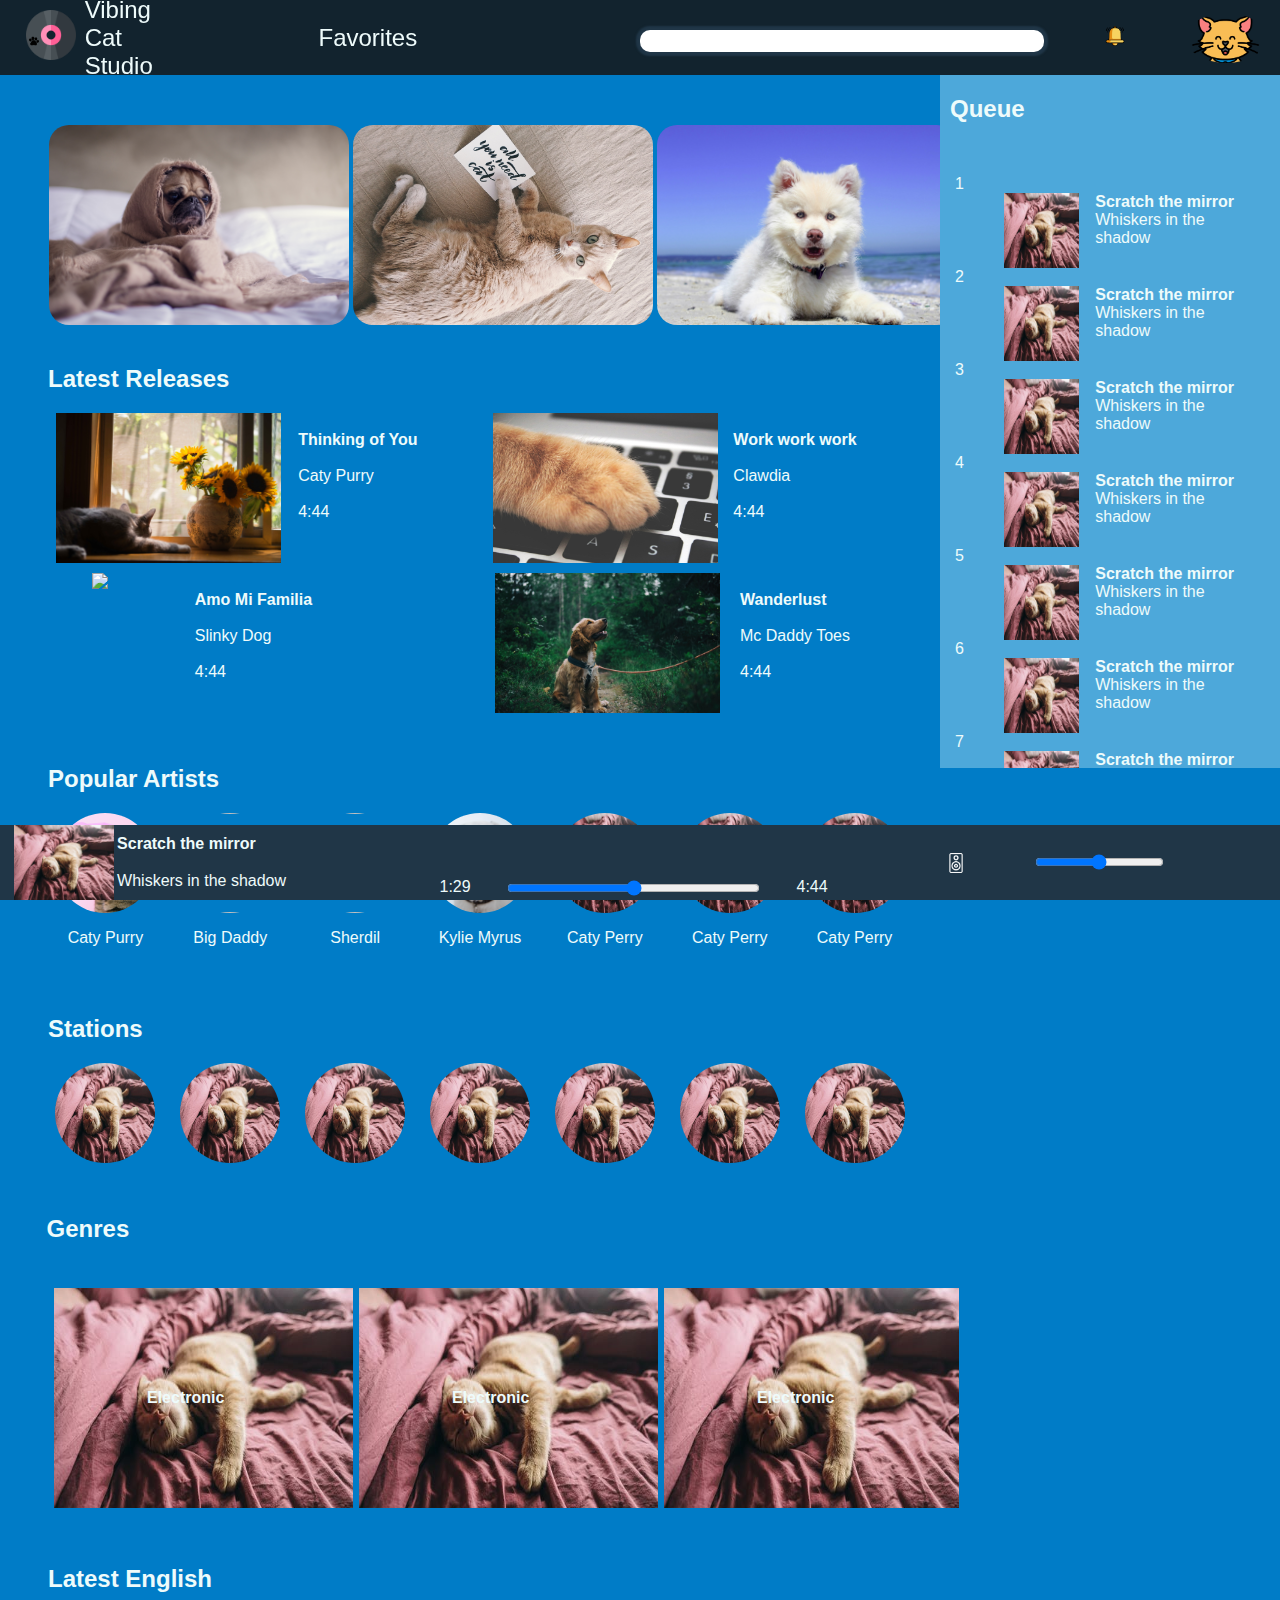
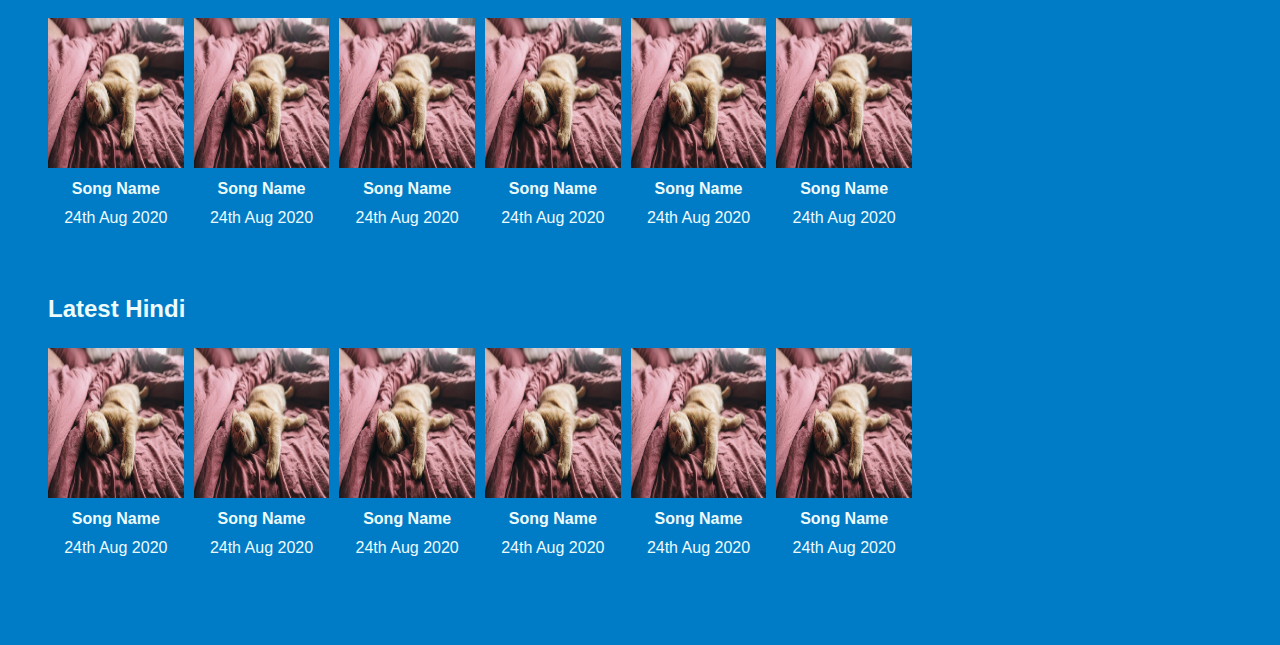
==== index.html @ b1caf1e7 "file: reduced size of images and added some images" ====
<!DOCTYPE html>
<html>
<head>
	<title>Vibes</title>
	<link rel="stylesheet" type="text/css" href="style.css">
	<meta name="viewport" content ="width = device-width, initial-scale = 1.0">
	<script src="https://kit.fontawesome.com/f6ad0f96e7.js" crossorigin="anonymous"></script>
</head>
<body>
	<header>
		<div id="logo">
			<a href="index.html">
				<img src="resources/cd.png" id="disc">
				<img src="resources/pawprint.png" id="paw">
				<img src="resources/musical-note.png" id="musical-note">
			</a>
			
		</div>
		<div id="logo-text">
			Vibing Cat Studio
		</div>
		<div id="favorites">
			Favorites
		</div>
		<div id="right-side-header">
			<div id="search">
				<input type="text" name="">
			</div>
			<div id="notification">
				<img src="resources/bell.png">
			</div>
			<div id="profile">
				<img src="resources/cat.png">
			</div>
		</div>
	</header>
	<main>
		<section id="content">
			<div id="card-wrapper" >
				<div id="card-layout-main" class="horizontal-scroll-wrapper">
					<img src="resources/cold.jpg">
					<img src="resources/all-you-need-is-cat.jpg">
					<img src="resources/cloudy-with-a-chance.jpg">
					<img src="resources/sneak.jpg">
					<img src="resources/dark.jpg">
					<img src="resources/love-thy-enemy.jpg">
				</div>
			</div>
			<div id="latest-releases-wrapper">
				<h2>Latest Releases</h2>
				<div id="latest-releases">
					<div class="latest-song-released">
						<img src="resources/waiting-on-u.jpg">
						<div class="latest-song-info">
							<br>
							<h4>Thinking of You</h4>
							<br>
							<p>Caty Purry</p>
							<br>
							<p>4:44</p>
						</div>
						<div class="dropdown">
							<button class="drop-button">
								<i class="fas fa-ellipsis-h"></i>
							</button>
							<div class="dropdown-content">
								<a href="#"><i class="fas fa-play"></i> Play Now</a>
								<a href="#"><i class="fas fa-plus"></i> Add to Queue</a>
								<a href="#"><i class="fas fa-heart"></i> Add to Favorites</a>
								<a href="#"><i class="fas fa-info-circle"></i> Info</a>
							</div>
						</div>
					</div>
					<div class="latest-song-released">
						<img src="resources/work.jpg">
						<div class="latest-song-info">
							<br>
							<h4>Work work work</h4>
							<br>
							<p>Clawdia</p>
							<br>
							<p>4:44</p>
						</div>
						<div class="dropdown">
							<button class="drop-button">
								<i class="fas fa-ellipsis-h"></i>
							</button>
							<div class="dropdown-content">
								<a href="#"><i class="fas fa-play"></i> Play Now</a>
								<a href="#"><i class="fas fa-plus"></i> Add to Queue</a>
								<a href="#"><i class="fas fa-heart"></i> Add to Favorites</a>
								<a href="#"><i class="fas fa-info-circle"></i> Info</a>
							</div>
						</div>
					</div>
					<div class="latest-song-released">
						<img src="resources/la-familia.jpg">
						<div class="latest-song-info">
							<br>
							<h4>Amo Mi Familia</h4>
							<br>
							<p>Slinky Dog</p>
							<br>
							<p>4:44</p>
						</div>
						<div class="dropdown">
							<button class="drop-button">
								<i class="fas fa-ellipsis-h"></i>
							</button>
							<div class="dropdown-content">
								<a href="#"><i class="fas fa-play"></i> Play Now</a>
								<a href="#"><i class="fas fa-plus"></i> Add to Queue</a>
								<a href="#"><i class="fas fa-heart"></i> Add to Favorites</a>
								<a href="#"><i class="fas fa-info-circle"></i> Info</a>
							</div>
						</div>
					</div>
					<div class="latest-song-released">
						<img src="resources/wanderlust.jpg">
						<div class="latest-song-info">
							<br>
							<h4>Wanderlust</h4>
							<br>
							<p>Mc Daddy Toes</p>
							<br>
							<p>4:44</p>
						</div>
						<div class="dropdown">
							<button class="drop-button">
								<i class="fas fa-ellipsis-h"></i>
							</button>
							<div class="dropdown-content">
								<a href="#"><i class="fas fa-play"></i> Play Now</a>
								<a href="#"><i class="fas fa-plus"></i> Add to Queue</a>
								<a href="#"> Add to Favorites</a>
								<a href="#"><i class="fas fa-info-circle"></i> Info</a>
							</div>
						</div>
					</div>
					
				</div>
			</div>
			<div id="popular-artists-wrapper">
				<h2>Popular Artists</h2>
				<div id="popular-artists">
					<div class="artist">
						<img src="resources/caty-purry.jpg">
						<p>Caty Purry</p>
						<div class="artist-hover-button">
							<i class="fas fa-play"></i>
						</div>
					</div>
					<div class="artist">
						<img src="resources/big-daddy.jpg">
						<p>Big Daddy</p>
						<div class="artist-hover-button">
							<i class="fas fa-play"></i>
						</div>
					</div>
					<div class="artist">
						<img src="resources/sherdil.jpg">
						<p>Sherdil</p>
						<div class="artist-hover-button">
							<i class="fas fa-play"></i>
						</div>
					</div>
					<div class="artist">
						<img src="resources/kylie-myrus.jpg">
						<p>Kylie Myrus</p>
						<div class="artist-hover-button">
							<i class="fas fa-play"></i>
						</div>
					</div>
					<div class="artist">
						<img src="resources/caty-perry-asleep.jpeg">
						<p>Caty Perry</p>
						<div class="artist-hover-button">
							<i class="fas fa-play"></i>
						</div>
					</div>
					<div class="artist">
						<img src="resources/caty-perry-asleep.jpeg">
						<p>Caty Perry</p>
						<div class="artist-hover-button">
							<i class="fas fa-play"></i>
						</div>
					</div>
					<div class="artist">
						<img src="resources/caty-perry-asleep.jpeg">
						<p>Caty Perry</p>
						<div class="artist-hover-button">
							<i class="fas fa-play"></i>
						</div>
					</div>
					
					
				</div>
				
			</div>
			<div id="stations-external-wrapper">
				<h2>Stations</h2>
				<div id="stations-wrapper">
					<div class="station">
						<img src="resources/caty-perry-asleep.jpeg">
					</div>
					<div class="station">
						<img src="resources/caty-perry-asleep.jpeg">
					</div>
					<div class="station">
						<img src="resources/caty-perry-asleep.jpeg">
					</div>
					<div class="station">
						<img src="resources/caty-perry-asleep.jpeg">
					</div>
					<div class="station">
						<img src="resources/caty-perry-asleep.jpeg">
					</div>
					<div class="station">
						<img src="resources/caty-perry-asleep.jpeg">
					</div>
					<div class="station">
						<img src="resources/caty-perry-asleep.jpeg">
					</div>

				</div>
			</div>

			<div id="music-type-external-wrapper">
				<h2>Genres</h2>
				<div id="music-type-internal-wrapper" class="horizontal-scroll-wrapper">
					<div class="music-type">
						<img src="resources/caty-perry-asleep.jpeg">
						<h4>Electronic</h4>
					</div>
					<div class="music-type">
						<img src="resources/caty-perry-asleep.jpeg">
						<h4>Electronic</h4>
					</div>
					<div class="music-type">
						<img src="resources/caty-perry-asleep.jpeg">
						<h4>Electronic</h4>
					</div>
					<div class="music-type">
						<img src="resources/caty-perry-asleep.jpeg">
						<h4>Electronic</h4>
					</div>
					<div class="music-type">
						<img src="resources/caty-perry-asleep.jpeg">
						<h4>Electronic</h4>
					</div>
					<div class="music-type">
						<img src="resources/caty-perry-asleep.jpeg">
						<h4>Electronic</h4>
					</div>
				</div>
			</div>
			<div id="latest-english-wrapper">
				<h2>Latest English</h2>
				<div class="latest-songs-wrapper">
					<div class="latest-song">
						<img src="resources/caty-perry-asleep.jpeg">
						<h4>Song Name</h4>
						<p>24th Aug 2020</p>
					</div>
					<div class="latest-song">
						<img src="resources/caty-perry-asleep.jpeg">
						<h4>Song Name</h4>
						<p>24th Aug 2020</p>
					</div>
					<div class="latest-song">
						<img src="resources/caty-perry-asleep.jpeg">
						<h4>Song Name</h4>
						<p>24th Aug 2020</p>
					</div>
					<div class="latest-song">
						<img src="resources/caty-perry-asleep.jpeg">
						<h4>Song Name</h4>
						<p>24th Aug 2020</p>
					</div>
					<div class="latest-song">
						<img src="resources/caty-perry-asleep.jpeg">
						<h4>Song Name</h4>
						<p>24th Aug 2020</p>
					</div>
					<div class="latest-song">
						<img src="resources/caty-perry-asleep.jpeg">
						<h4>Song Name</h4>
						<p>24th Aug 2020</p>
					</div>
					
					
					
					
				</div>
			</div>
			<div id="latest-hindi-wrapper">
				<h2>Latest Hindi</h2>
				<div class="latest-songs-wrapper">
					<div class="latest-song">
						<img src="resources/caty-perry-asleep.jpeg">
						<h4>Song Name</h4>
						<p>24th Aug 2020</p>
					</div>
					<div class="latest-song">
						<img src="resources/caty-perry-asleep.jpeg">
						<h4>Song Name</h4>
						<p>24th Aug 2020</p>
					</div>
					<div class="latest-song">
						<img src="resources/caty-perry-asleep.jpeg">
						<h4>Song Name</h4>
						<p>24th Aug 2020</p>
					</div>
					<div class="latest-song">
						<img src="resources/caty-perry-asleep.jpeg">
						<h4>Song Name</h4>
						<p>24th Aug 2020</p>
					</div>
					<div class="latest-song">
						<img src="resources/caty-perry-asleep.jpeg">
						<h4>Song Name</h4>
						<p>24th Aug 2020</p>
					</div>
					<div class="latest-song">
						<img src="resources/caty-perry-asleep.jpeg">
						<h4>Song Name</h4>
						<p>24th Aug 2020</p>
					</div>
					
					
					
				</div>
			</div>
		</section>
		<section id="queue">
			<div>
				<h2>Queue</h2>
				<div class="dropdown">
					<button class="drop-button">
						<i class="fas fa-chevron-circle-down"></i>
					</button>
					<div class="dropdown-content">
						<a href="playlist.html">Playlist</a>
						<a href="#">Favorite Songs</a>
					</div>
				</div>
			</div>
			<ol id="songs-queue-wrapper" class="custom-counter">
				<li>
					<div class="song-in-queue">
						<div class="bar-wrapper">
							<div class ="bar bar-one"></div>
							<div class ="bar bar-two"></div>
							<div class ="bar bar-three"></div>
						</div>
						<img src="resources/caty-perry-asleep.jpeg">
						<div class="song-info-container">
							<h4>Scratch the mirror</h4>
							<p>Whiskers in the shadow</p>
						</div>
						<i class="far fa-heart"></i>
					</div>
				</li>
				<li>
					<div class="song-in-queue">
						<div class="bar-wrapper not-playing">
							<div class ="bar bar-one"></div>
							<div class ="bar bar-two"></div>
							<div class ="bar bar-three"></div>
						</div>
						<img src="resources/caty-perry-asleep.jpeg">
						<div class="song-info-container">
							<h4>Scratch the mirror</h4>
							<p>Whiskers in the shadow</p>
						</div>
						<i class="far fa-heart"></i>
					</div>
				</li>
				<li>
					<div class="song-in-queue">
						<div class="bar-wrapper not-playing">
							<div class ="bar bar-one"></div>
							<div class ="bar bar-two"></div>
							<div class ="bar bar-three"></div>
						</div>
						<img src="resources/caty-perry-asleep.jpeg">
						<div class="song-info-container">
							<h4>Scratch the mirror</h4>
							<p>Whiskers in the shadow</p>
						</div>
						<i class="far fa-heart"></i>
					</div>
				</li>
				<li>
					<div class="song-in-queue">
						<div class="bar-wrapper not-playing">
							<div class ="bar bar-one"></div>
							<div class ="bar bar-two"></div>
							<div class ="bar bar-three"></div>
						</div>
						<img src="resources/caty-perry-asleep.jpeg">
						<div class="song-info-container">
							<h4>Scratch the mirror</h4>
							<p>Whiskers in the shadow</p>
						</div>
						<i class="far fa-heart"></i>
					</div>
				</li>
				<li>
					<div class="song-in-queue">
						<div class="bar-wrapper not-playing">
							<div class ="bar bar-one"></div>
							<div class ="bar bar-two"></div>
							<div class ="bar bar-three"></div>
						</div>
						<img src="resources/caty-perry-asleep.jpeg">
						<div class="song-info-container">
							<h4>Scratch the mirror</h4>
							<p>Whiskers in the shadow</p>
						</div>
						<i class="far fa-heart"></i>
					</div>
				</li>
				<li>
					<div class="song-in-queue">
						<div class="bar-wrapper not-playing">
							<div class ="bar bar-one"></div>
							<div class ="bar bar-two"></div>
							<div class ="bar bar-three"></div>
						</div>
						<img src="resources/caty-perry-asleep.jpeg">
						<div class="song-info-container">
							<h4>Scratch the mirror</h4>
							<p>Whiskers in the shadow</p>
						</div>
						<i class="far fa-heart"></i>
					</div>
				</li>
				<li>
					<div class="song-in-queue">
						<div class="bar-wrapper not-playing">
							<div class ="bar bar-one"></div>
							<div class ="bar bar-two"></div>
							<div class ="bar bar-three"></div>
						</div>
						<img src="resources/caty-perry-asleep.jpeg">
						<div class="song-info-container">
							<h4>Scratch the mirror</h4>
							<p>Whiskers in the shadow</p>
						</div>
						<i class="far fa-heart"></i>
					</div>
				</li>
				<li>
					<div class="song-in-queue">
						<div class="bar-wrapper not-playing">
							<div class ="bar bar-one"></div>
							<div class ="bar bar-two"></div>
							<div class ="bar bar-three"></div>
						</div>
						<img src="resources/caty-perry-asleep.jpeg">
						<div class="song-info-container">
							<h4>Scratch the mirror</h4>
							<p>Whiskers in the shadow</p>
						</div>
						<i class="far fa-heart"></i>
					</div>
				</li>
				
			</ol>
		</section>

	</main>
	<footer id="player">
		<div id="player-left" class="equal-width">
			<div id="player-song-info">
				<img src="resources/caty-perry-asleep.jpeg">
				<table>
					<tr><td><h4>Scratch the mirror</h4></td></tr>
					<tr><td><p>Whiskers in the shadow</p></td></tr>
				</table>
				
				
			</div>
			<i class="far fa-heart"></i>
			<i class="fas fa-ban"></i>
		</div>
		<div id="player-center" class="equal-width"> 

			<div id="player-center-top">
				<div id="player-center-song-info">
					<h4>Scratch the mirror</h4>
				</div>
				<div id="controls">
					<i class="fas fa-random"></i>
					<i class="fas fa-step-backward"></i>
					<i class="far fa-pause-circle"></i>
					<i class="fas fa-step-forward"></i>
					<i class="fas fa-sync"></i>
				</div>
			</div>
			<div class="slidecontainer">
				<p>1:29</p>
				<input type="range" class="slider">
				<p>4:44</p>
			</div>
		</div>
		<div id="player-right" class="equal-width">
			<!-- 
			
			-->
			<i class="fas fa-stream"></i>
			<img src="resources/speaker.png">
			
			<div class="slidecontainer">
				<i class="fas fa-volume-up"></i>
				<input type="range" min="1" max="100" value="50" class="slider" id="myRange">
			</div>
			<i class="fas fa-expand-alt"></i>
		</div>
	</footer>
	<!-- <div>Icons made by <a href="https://www.flaticon.com/authors/pixel-perfect" title="Pixel perfect">Pixel perfect</a> from <a href="https://www.flaticon.com/" title="Flaticon">www.flaticon.com</a></div>
		<div>Icons made by <a href="https://www.freepik.com" title="Freepik">Freepik</a> from <a href="https://www.flaticon.com/" title="Flaticon">www.flaticon.com</a></div>-->
	</body>
	</html>
---- style.css ----
:root {
	--headerColor:#12232e;
	--mainColor: #007cc7;
	--textColor: #eefbfb;
	--playerColor:#203647;
	--queueColor:#4da8da;
}
a{
	text-decoration: none;
	color: white;
}
body {
	margin: 0px;
	font-family: sans-serif;
	/* following removes scrollbar from the mentioned browsers as per w3schools */
	-ms-overflow-style: none;  /* IE and Edge */
	scrollbar-width: none; /* firefox */
	background-color: var(--mainColor);
	color: var(--textColor);

}
/* remove scrollbar form chrome */
body::-webkit-scrollbar { 
	display: none; 
}

/* header classes and vars */
header{
	position: fixed;
	z-index: 2;
	width: 100%;
	height: 75px;
	display: flex;
	align-items: center;
	background-color: var(--headerColor) ; 
	justify-content: space-between;
	font-size: 1.5rem;
	color: var(--textColor);
}
/* logo */
#logo{
	height: auto;
	width: auto;
	display: inline-block;
	margin-left: 2%;
}
#disc{
	height: 50px;
	width: 50px;
	animation: rotate 2s linear infinite normal;
}
/* rotating disc animation */
@keyframes rotate{
	0%{
		transform: rotateZ(0deg);
	}
	100%{
		transform: rotateZ(-359deg);
	}
}
#paw{
	height: 10px;
	width: 10px;
	margin-left: -80%;
	margin-bottom: 20%;
	animation: move-up-down 0.5s linear infinite alternate;
}

/* scratching paw animation on disc */
@keyframes move-up-down{
	0%{
		transform: translateY(3px);

	}
	100%{
		transform: translateY(-3px);
	}
}
#musical-note{
	height: 50px;
	width: auto;
	padding-left: 20%;
	display: none;
	animation: back-and-forth 1s linear infinite alternate;
}
/* moving musical note animation only visible for smaller screens */
@keyframes back-and-forth{
	0%{
		transform: rotateZ(0deg);
	}
	100%{
		transform: rotateZ(15deg);
	}
}
/* logo text */
#logo-text{
	display: inline-block;
	height: auto;
	width: 75px;
	margin-left: -13%;
}

/* right part of header */
#right-side-header{
	padding-left: 5%;
	width: 50vw;
	display: flex;
	align-items: center;
	justify-content: space-between;
}
#search{
	display: inline-block;
}
#search input{
	border-radius: 10px;
	box-shadow: 0px 0px 2px 4px var(--playerColor);
	height: 20px;
	width: 400px;
	border:none;
}
#favorites{
	display: inline-block;
}
#notification img{
	height: 20px;
	width: auto;
}
#notification img:hover{
	animation: back-and-forth 0.3s linear infinite alternate;
}
#profile{
	display: flex;
	height: inherit;
	width: auto;
	align-items: center;
	margin-right: 2%;
}
#profile>img{
	height: 50px;
	width: auto;
	border-radius: 50%;
}

/* header part complete till here */
/* main content */
main{
	padding-top: 75px;
}
#content{
	width: 75vw;
	padding-top: 20px;
	display: inline-block;
	float: left;
}

#card-wrapper{
	width:95%;
	height: 250px;
	margin-left: 2%;
	
}
#card-layout-main{
	width: 250px;
	height: 910px;
	margin-left: -220px;
}
#card-layout-main img{
	border-radius: 20px;
	width: 300px;
	height: 200px;
	margin-top: 300px;
	margin-bottom: -200px;
	margin-left: -80px;
	
}
/*zoom with shadow on hover */
#card-layout-main img:hover{
	width: 400px;
	height: 240px;
	margin-top: 420px;
	margin-bottom: -240px;
	margin-left: -155px;
	box-shadow: 0px 0px 3px 4px var(--queueColor);
}
/* common classes for horizontal scrolling */
.horizontal-scroll-wrapper{
	
	
	overflow-y: auto;
	overflow-x: hidden;
	transform: rotate(-90deg) ;
	transform-origin: right top;
	/*note: might need to add some padding top wherever horizontal scroll wrapper is used*/
	/*padding-top: 100px;*/
	-ms-overflow-style: none;  /* IE and Edge */
	scrollbar-width: none; /* firefox */
}
.horizontal-scroll-wrapper::-webkit-scrollbar{
	display: none;
}
.horizontal-scroll-wrapper > img{
	/* always intialize following values when using horizontal scroll wrapper with images or just use given default values*/
	/*width: 200px;
	height: 200px;
	border-radius: 50%;
	margin-top: 200px; keep this equal to width
	margin-bottom: -200px; keep this in negative preferrably -1*marginTop
	*/
	transform: rotate(90deg);
	transform-origin: right top;
	text-align: center;
}
/*end of common classes for horizontal scrolling */
/*start of latest releases section*/
#latest-releases-wrapper{
	margin-left:5%;
	width: 90%;
	height: 350px;
	
}
#latest-releases{
	display: grid;
	grid-template-columns: repeat(2, 1fr);
	grid-gap: 10px;
	width: 100%;
	height: 300px;
	overflow-y: scroll;
	overflow-x: hidden;
	-ms-overflow-style: none;  /* IE and Edge */
	scrollbar-width: none; /* firefox */
}

/* remove scrollbar form chrome */
#latest-releases::-webkit-scrollbar { 
	display: none; 
}
#latest-releases>div{
	height: 150px;
}
#latest-releases h2{
	display: inline-block;
	height: 20px;
}
.latest-song-released{
	display: flex;
	flex-wrap: nowrap;
	justify-content: space-around;
	align-items: flex-start;
} 
#latest-releases div>div>button{
	background-color: var(--mainColor);
}

#latest-releases div>div a:hover {
	background-color: var(--queueColor);
}
.latest-song-released img{
	height: 150px;
}
.latest-song-released h4{
	margin: 0px;
}
.latest-song-released p{
	margin: 0px;
}

/* end of latest releases section */

/* start of popular artists section */
#popular-artists-wrapper{
	margin-top: 50px;
	width: 90%;
	margin-left: 5%;
	height: 200px;
}
#popular-artists{
	height: 150px;
	width: 100%;
	display: grid;
	grid-template-columns: repeat(7, 1fr);
	grid-gap: 10px;
	overflow-x: hidden;
	overflow-y: scroll;
	-ms-overflow-style: none;  /* IE and Edge */
	scrollbar-width: none; /* firefox */
}
.artist-hover-button{
	opacity: 0;
	z-index: 1;
	top: 30%;
	position: absolute;
}
#popular-artists>div:hover img{
	opacity: 0.5;
	transition: opacity 1s;
}
#popular-artists>div:hover div{
	opacity: 1;
	transition: opacity 1s;
}
/* remove scrollbar form chrome */
#popular-artists::-webkit-scrollbar { 
	display: none; 
}
.artist{
	height: 150px;
	display: flex;
	flex-wrap: nowrap;
	align-items: center;
	flex-direction: column;
	justify-content: space-between;
	position: relative;
}
.artist img{
	height: 100px;
	width: 100px;
	border-radius: 50%;
}




/*end of popular artists section */

/*start of stations section*/
#stations-external-wrapper{
	width: 90%;
	margin-left: 5%;
	margin-top: 50px;
	height: 150px;
}
#stations-wrapper{
	height: 100px;
	display: grid;
	grid-template-columns: repeat(7,1fr);
	grid-gap: 10px;
	overflow-x: hidden;
	overflow-y: scroll;
	-ms-overflow-style: none;  /* IE and Edge */
	scrollbar-width: none; /* firefox */
}

/* remove scrollbar form chrome */
#stations-wrapper::-webkit-scrollbar { 
	display: none; 
}
.station{
	display: flex;
	justify-content: center;
	align-items: center;
}
.station>img{
	height: 100px;
	width: 100px;
	border-radius: 50%;
}

/*end of stations section*/
/*start of music types*/

#music-type-external-wrapper{
	width:95%;
	height: 250px;
	margin-left: 2%;
	margin-top: 50px;	
}
#music-type-external-wrapper >h2{
	margin-left: 3%;
}
#music-type-internal-wrapper{
	width: 250px;
	height: 910px;
	margin-left: -220px;

}
#music-type-internal-wrapper img{
	transform: rotate(90deg);
	width: 300px;
	height: 250px;
	margin-top: 24px;
	margin-left: -40px;
}
.music-type{
	height: 300px;
	width: 220px;
	overflow: hidden;
	margin: 5px;
}
.music-type h4{
	position: relative;
	top: -35%;
	transform: rotate(90deg);
}
#music-type-internal-wrapper div:hover img{
	width: 450px;
	height: 400px;
	margin-left: -60px;
	margin-top: -40px;
}
#music-type-internal-wrapper div:hover>h4{
	top: -64%;
}

/*end of music types*/
/*latest english start*/
#latest-english-wrapper{
	height: 280px;
	margin-left: 5%;
	margin-top: 100px;
	width: 90%;
}
/*the following classes are common for latest english as well as latest hindi section*/
.latest-songs-wrapper{
	height: 230px;
	display: grid;
	grid-template-columns: repeat(6,1fr);
	grid-gap: 10px;
	overflow-x: hidden;
	overflow-y: scroll;
	-ms-overflow-style: none;  /* IE and Edge */
	scrollbar-width: none; /* firefox */
}

/* remove scrollbar form chrome */
.latest-songs-wrapper::-webkit-scrollbar { 
	display: none; 
}
.latest-song{
	height: 220px;
	overflow: hidden;
	display: flex;
	flex-wrap: nowrap;
	flex-direction: column;
	justify-content: space-around;
	align-items: center;
}
.latest-song img{
	max-width: 100%;
	height: 150px;
}
.latest-song h4{
	margin: 0px;
}
.latest-song p{
	margin: 0px;
}
/*common classes end*/
/*latest english end*/
/* latest hindi start*/
#latest-hindi-wrapper{
	height: 200px;
	margin-left: 5%;
	margin-top: 50px;
	width: 90%;
	margin-bottom: 150px;
}
/* latest hindi end*/

/*scrollbar*/
#scroll-simulator {
	position: absolute;
	width: 0;
	top: 16%;
	left: 73%;
	border: 1px dashed #0096fa6b;
	height: 210%;
	color: var(--queueColor);
}
#scroll-simulator .scroll-traveller {
	position: sticky;
	top: 135px;
	z-index: 2;
}

#scroll-simulator i {
	transform: rotate(90deg);
	margin-top: -35px;
	display: block;
	color: var(--playerColor);
}
/*scrollbar end*/
/*start of queue section */
#queue{
	width: 25vw;
	float: left;
	padding-left: 10px;
	padding-right: 10px;
	background-color: var(--queueColor);
	right: 0px;
	height: 77vh;
	position: fixed;
	overflow-y: scroll;
	-ms-overflow-style: none;  /* IE and Edge */
	scrollbar-width: none; /* firefox */
}

/* remove scrollbar form chrome */
#queue::-webkit-scrollbar { 
	display: none; 
}

#queue>div{
	position: fixed;
	width: 25vw;
	z-index: 3;
	background-color: var(--queueColor);
}
#queue h2{
	display: inline;
	float: left;
}
/*some common classes for dropdowns*/
.dropdown{
	float: right;
	overflow: hidden;
}

.dropdown .drop-button{
	right: 0px;
	font-size: 16px;  
	border: none;
	outline: none;
	color: white;
	background-color: var(--queueColor);
	padding: 14px 16px;
	font-family: inherit;
	margin: 0;
}
.dropdown:hover .drop-button{
	background-color: var(--playerColor);
}

.dropdown-content{
	display: none;
	position: absolute;
	margin-left: -100px;
	background-color: var(--playerColor);
	min-width: 160px;
	box-shadow: 0px 8px 16px 0px rgba(0,0,0,0.2);
	z-index: 1;
}

.dropdown-content a{
	float: none;
	color: var(--textColor);
	padding: 12px 16px;
	text-decoration: none;
	display: block;
	text-align: left;
}

.dropdown-content a:hover{
	background-color: var(--mainColor);
}

.dropdown:hover .dropdown-content {
	display: block;
}
/*songs queue */
#songs-queue-wrapper{
	margin-top: 100px;
	margin-left: -35px;
}
/*some common classes*/
.custom-counter{
	list-style: none;
	counter-reset: my-counter;
}
.custom-counter li{
	counter-increment: my-counter;
}
.custom-counter li::before{
	content: counter(my-counter) " ";
}
/*song playing bar*/
.bar-wrapper{
	display: inline-block;
	overflow: hidden;
	height: 20px;
	width: 24px;
}
.bar{
	display: inline-block;
	width: 5px;
	background-color: var(--playerColor);
	position: relative;
}
.bar-one{
	animation: grow-shrink 0.5s linear infinite alternate;
}
.bar-two{
	animation: grow-shrink 0.7s linear infinite alternate;
}
.bar-three{
	animation: grow-shrink 1.1s linear infinite alternate;
}
.not-playing{
	opacity: 0;
}
/*song image*/

.song-in-queue{
	display: flex;
	flex-flow: row nowrap;
	justify-content: space-around;
	align-items: center;
}
.song-in-queue img{
	width: 75px;
	height: 75px;
}
.song-info-container{
	display: inline-block;
	height: 75px;
	width: 150px;
	overflow: hidden;
}
.song-info-container h4{
	display: inline;
}
.song-info-container p{
	display: inline;
}

@keyframes grow-shrink{
	0%{
		height: 20px;
		margin-top: 0px;
	}
	50%{
		margin-top: 10px;
		height: 10px;
	}
	100%{
		margin-top:0px;
		height: 20px;
	}
}
/* end of queue section */
/*start of player section*/
#player{
	width: 100%;
	height: 75px;
	position: fixed;
	background-color: var(--playerColor);
	display: block;
	bottom: 0px;
}
.equal-width{
	height: inherit;
	width: 33%;
	float: left;
}

#player-song-info{
	width: 80%;
	height: inherit;
	float: left;
	display: flex;
	flex-wrap: nowrap;
	overflow: hidden;
}
#player-song-info img{
	height: inherit;
	width: 100px;
}
#player-song-info table{
	height: inherit;
	overflow: hidden;
}
#player-song-info p,#player-song-info h4{
	margin: 0px;
}
#player-left{
	display: flex;
	justify-content: space-around;
	align-items: center;
}
#player-right{
	display: flex;
	justify-content: space-around;
	align-items: center;
}
#player-right img{
	width: 20px;
	height: 20px;
}
#player-center{
	
}
#player-center-top{
	width: 100%;
	height: 70%;
	
	display: flex;
	align-items: center;
	justify-content: space-around;
}
#player-center-song-info{
	display: none;
}
#controls{
	width: 60%;
	display: flex;
	align-items: center;
	justify-content: space-around;
	
}
#player-center .slidecontainer input{
	width: 60%;
	max-width: 500px;
}
#player-center .slidecontainer{
	display: flex;
	justify-content: space-around;
}
#player-center .slidecontainer p{
	margin: 0px;
	display: inline;
}
/*end of player section*/
/* changes for smaller screens */
@media only screen and (max-width: 1024px){
	#popular-artists{
		grid-template-columns: repeat(5, 1fr);
	}
	.artist img{
		margin-left: 20px;
	}
	#stations-wrapper{
		grid-template-columns: repeat(5,1fr);
	}
	.latest-songs-wrapper{
		grid-template-columns: repeat(5,1fr);
	}
	#logo-text{
		display: none;
	}
	.latest-song img{
		height: 150px;
		width: 150px;
	}
	#musical-note{
		display: inline-block;
		margin-left: -10%;
	}
	#paw{
		margin-left: -40%;
		margin-bottom: 10%;
	}
	#search input{
		width: 300px;
	}
	#card-layout-main{
		height: 605px ;
	}
	#music-type-internal-wrapper{
		height:605px;
	}
	.bar-wrapper{
		width: 0px;
	}
}
@media only screen and (max-width: 824px){
	#popular-artists{
		grid-template-columns: repeat(4, 1fr);
	}
	#latest-releases{
		grid-template-columns: repeat(1, 1fr);
	}
	.latest-songs-wrapper{
		grid-template-columns: repeat(4,1fr);
	}
	#stations-wrapper{
		grid-template-columns: repeat(4,1fr);
	}
	#player-left{
		width: 0px;
		height: 0px;
		overflow:hidden;
	}
	#player-center{
		width: 100%;
	}
	#player-center-top{
		flex-wrap: wrap;
	}
	#player-center-song-info{
		display: block;
		width: 100%;
	}
	#player-center-song-info h4{
		margin: 0px;
		text-align: center;
	}
	#player-center .slidecontainer{
		display: flex;
		align-items: center;
		justify-content: space-around;
	}
	#player-right{
		width: 0px;
		overflow:hidden;
		height: 0px;
	}
	.latest-song img{
		height: 100px;
		width: 100px;
	}
	#latest-releases > div {
		height: 150px;
	}
	#search input{
		width: 150px;
	}
	#card-layout-main{
		height: 302px; 
	}
	#music-type-internal-wrapper{
		height:302px;
	}
	.song-in-queue img{
		display: none;
	}
}
@media only screen and (max-width: 600px){
	#popular-artists{
		grid-template-columns: repeat(3, 1fr);
	}
	#stations-wrapper{
		grid-template-columns: repeat(3,1fr);
	}
	#search{
		display: none;
	}
	#notification{
		padding-left: 50px;
	}
	#card-layout-main{
		margin-left: -240px; 
	}
	
	.latest-songs-wrapper{
		grid-template-columns: repeat(3,1fr);
	}
	#music-type-internal-wrapper{
		margin-left: -240px;
	}
	#queue h2{
		width: 10px;
	}
}
@media only screen and (max-width: 400px){
	.artist img{
		margin-left: 10px;
	}
	#popular-artists{
		grid-template-columns: repeat(2, 1fr);
	}
	#stations-wrapper{
		grid-template-columns: repeat(2,1fr);
	}
	#card-layout-main{
		margin-left: -260px; 
		width: 200px;
		height: 320px;
	}
	#card-layout-main img{
		border-radius: 20px;
		width: 250px;
		height: 180px;
		margin-top: 300px;
		margin-left: -60px;

	}
	#card-wrapper{
		height: 200px;
	}

	.song-in-queue i{
		display: none;
	}
	.song-in-queue p{
		display: none;
	}
	.latest-songs-wrapper{
		grid-template-columns: repeat(2,1fr);
	}
	#music-type-internal-wrapper{
		margin-left: -205px; 
		width: 200px;
		height: 320px;
	}
	
	#music-type-internal-wrapper img{
		width: 260px;
		height: 200px;
		margin-top: 24px;
		margin-left: -40px;
	}
	.music-type{
		height: 240px;
		width: 180px;
		overflow: hidden;
	}
	#music-type-internal-wrapper div:hover img{
		width: 350px;
		height: 300px;
		margin-left: -60px;
		margin-top: -40px;
	}

}
@media only screen and (max-width: 220px){
	#musical-note{
		display: none;
	}
	#favorites{
		display: none;
	}
}
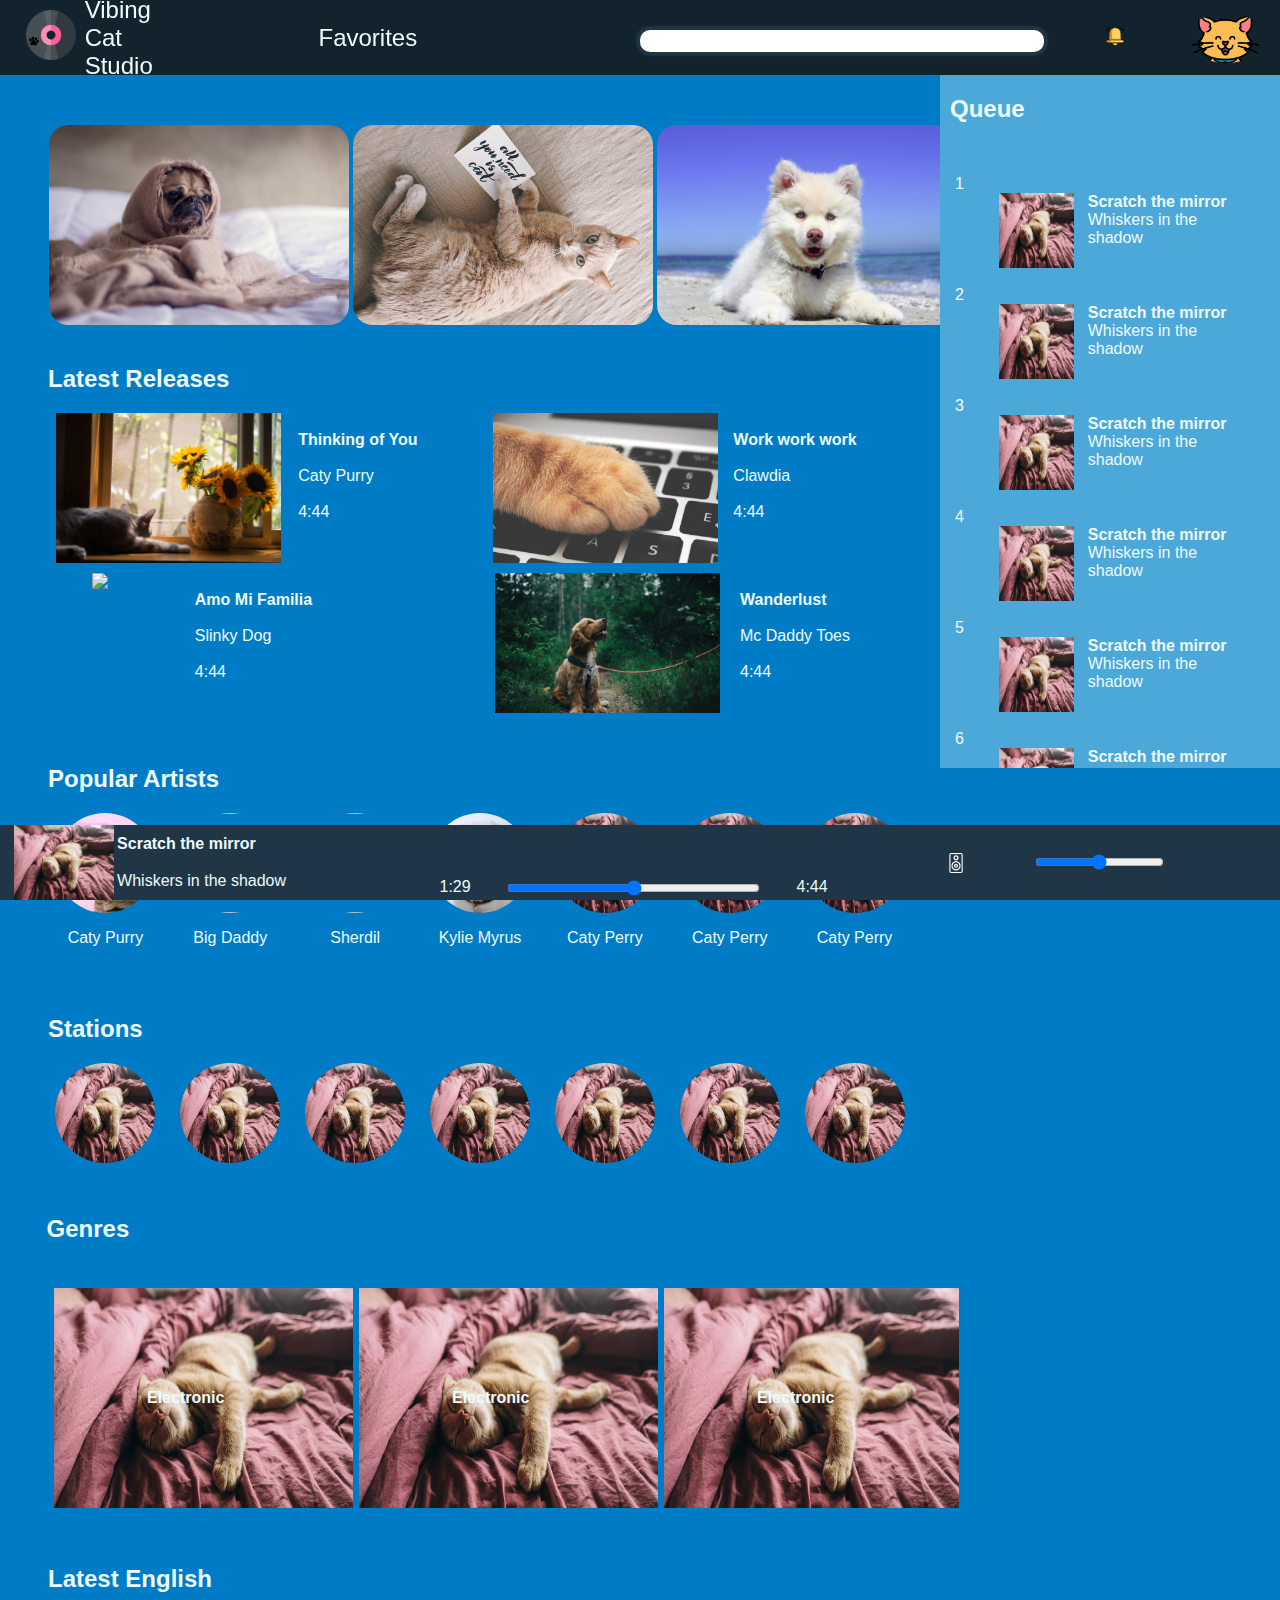
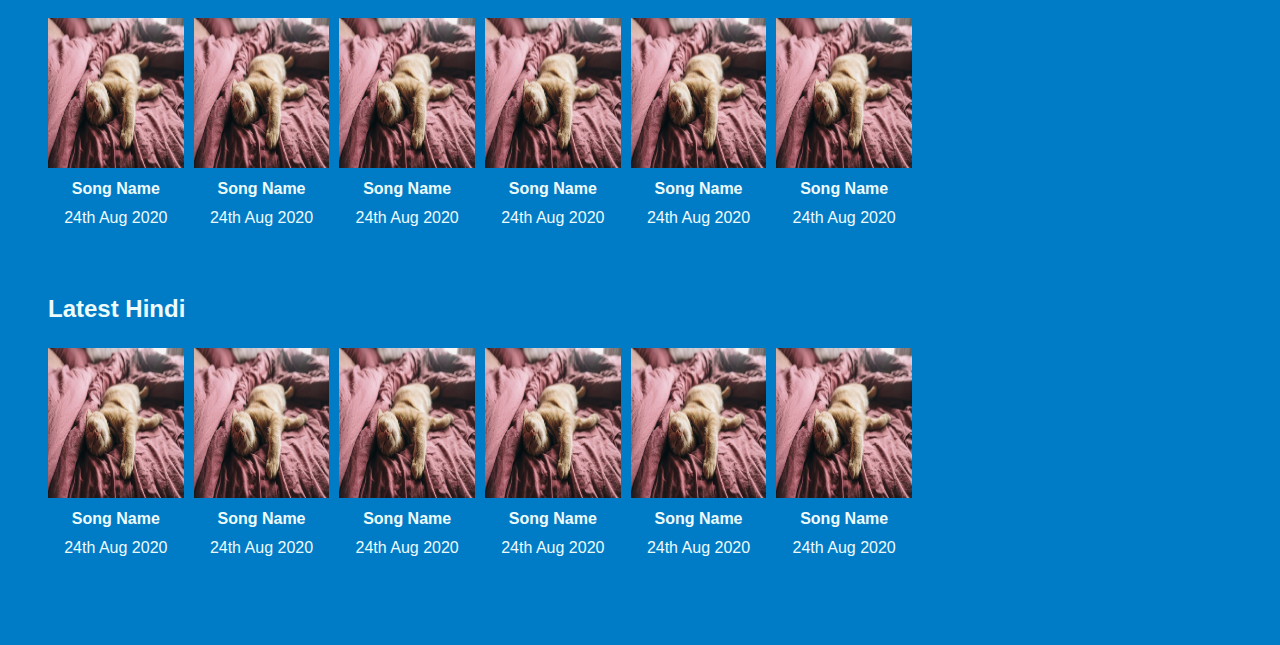
==== commit 0096963e: "code: added buttons wherever required" ====
--- a/index.html
+++ b/index.html
@@ -44,6 +44,7 @@
 					<img src="resources/sneak.jpg">
 					<img src="resources/dark.jpg">
 					<img src="resources/love-thy-enemy.jpg">
+					<img src="resources/giphy.gif">
 				</div>
 			</div>
 			<div id="latest-releases-wrapper">
@@ -358,115 +359,139 @@
 							<h4>Scratch the mirror</h4>
 							<p>Whiskers in the shadow</p>
 						</div>
-						<i class="far fa-heart"></i>
-					</div>
-				</li>
-				<li>
-					<div class="song-in-queue">
-						<div class="bar-wrapper not-playing">
-							<div class ="bar bar-one"></div>
-							<div class ="bar bar-two"></div>
-							<div class ="bar bar-three"></div>
-						</div>
-						<img src="resources/caty-perry-asleep.jpeg">
-						<div class="song-info-container">
-							<h4>Scratch the mirror</h4>
-							<p>Whiskers in the shadow</p>
-						</div>
-						<i class="far fa-heart"></i>
-					</div>
-				</li>
-				<li>
-					<div class="song-in-queue">
-						<div class="bar-wrapper not-playing">
-							<div class ="bar bar-one"></div>
-							<div class ="bar bar-two"></div>
-							<div class ="bar bar-three"></div>
-						</div>
-						<img src="resources/caty-perry-asleep.jpeg">
-						<div class="song-info-container">
-							<h4>Scratch the mirror</h4>
-							<p>Whiskers in the shadow</p>
-						</div>
-						<i class="far fa-heart"></i>
-					</div>
-				</li>
-				<li>
-					<div class="song-in-queue">
-						<div class="bar-wrapper not-playing">
-							<div class ="bar bar-one"></div>
-							<div class ="bar bar-two"></div>
-							<div class ="bar bar-three"></div>
-						</div>
-						<img src="resources/caty-perry-asleep.jpeg">
-						<div class="song-info-container">
-							<h4>Scratch the mirror</h4>
-							<p>Whiskers in the shadow</p>
-						</div>
-						<i class="far fa-heart"></i>
-					</div>
-				</li>
-				<li>
-					<div class="song-in-queue">
-						<div class="bar-wrapper not-playing">
-							<div class ="bar bar-one"></div>
-							<div class ="bar bar-two"></div>
-							<div class ="bar bar-three"></div>
-						</div>
-						<img src="resources/caty-perry-asleep.jpeg">
-						<div class="song-info-container">
-							<h4>Scratch the mirror</h4>
-							<p>Whiskers in the shadow</p>
-						</div>
-						<i class="far fa-heart"></i>
-					</div>
-				</li>
-				<li>
-					<div class="song-in-queue">
-						<div class="bar-wrapper not-playing">
-							<div class ="bar bar-one"></div>
-							<div class ="bar bar-two"></div>
-							<div class ="bar bar-three"></div>
-						</div>
-						<img src="resources/caty-perry-asleep.jpeg">
-						<div class="song-info-container">
-							<h4>Scratch the mirror</h4>
-							<p>Whiskers in the shadow</p>
-						</div>
-						<i class="far fa-heart"></i>
-					</div>
-				</li>
-				<li>
-					<div class="song-in-queue">
-						<div class="bar-wrapper not-playing">
-							<div class ="bar bar-one"></div>
-							<div class ="bar bar-two"></div>
-							<div class ="bar bar-three"></div>
-						</div>
-						<img src="resources/caty-perry-asleep.jpeg">
-						<div class="song-info-container">
-							<h4>Scratch the mirror</h4>
-							<p>Whiskers in the shadow</p>
-						</div>
-						<i class="far fa-heart"></i>
-					</div>
-				</li>
-				<li>
-					<div class="song-in-queue">
-						<div class="bar-wrapper not-playing">
-							<div class ="bar bar-one"></div>
-							<div class ="bar bar-two"></div>
-							<div class ="bar bar-three"></div>
-						</div>
-						<img src="resources/caty-perry-asleep.jpeg">
-						<div class="song-info-container">
-							<h4>Scratch the mirror</h4>
-							<p>Whiskers in the shadow</p>
-						</div>
-						<i class="far fa-heart"></i>
-					</div>
-				</li>
-				
+						<button>
+							<i class="far fa-heart"></i>
+						</button>
+						
+					</div>
+				</li>
+				<br>
+				<li>
+					<div class="song-in-queue">
+						<div class="bar-wrapper not-playing">
+							<div class ="bar bar-one"></div>
+							<div class ="bar bar-two"></div>
+							<div class ="bar bar-three"></div>
+						</div>
+						<img src="resources/caty-perry-asleep.jpeg">
+						<div class="song-info-container">
+							<h4>Scratch the mirror</h4>
+							<p>Whiskers in the shadow</p>
+						</div>
+						<button>
+							<i class="far fa-heart"></i>
+						</button>
+					</div>
+				</li>
+				<br>
+				<li>
+					<div class="song-in-queue">
+						<div class="bar-wrapper not-playing">
+							<div class ="bar bar-one"></div>
+							<div class ="bar bar-two"></div>
+							<div class ="bar bar-three"></div>
+						</div>
+						<img src="resources/caty-perry-asleep.jpeg">
+						<div class="song-info-container">
+							<h4>Scratch the mirror</h4>
+							<p>Whiskers in the shadow</p>
+						</div>
+						<button>
+							<i class="far fa-heart"></i>
+						</button>
+					</div>
+				</li>
+				<br>
+				<li>
+					<div class="song-in-queue">
+						<div class="bar-wrapper not-playing">
+							<div class ="bar bar-one"></div>
+							<div class ="bar bar-two"></div>
+							<div class ="bar bar-three"></div>
+						</div>
+						<img src="resources/caty-perry-asleep.jpeg">
+						<div class="song-info-container">
+							<h4>Scratch the mirror</h4>
+							<p>Whiskers in the shadow</p>
+						</div>
+						<button>
+							<i class="far fa-heart"></i>
+						</button>
+					</div>
+				</li>
+				<br>
+				<li>
+					<div class="song-in-queue">
+						<div class="bar-wrapper not-playing">
+							<div class ="bar bar-one"></div>
+							<div class ="bar bar-two"></div>
+							<div class ="bar bar-three"></div>
+						</div>
+						<img src="resources/caty-perry-asleep.jpeg">
+						<div class="song-info-container">
+							<h4>Scratch the mirror</h4>
+							<p>Whiskers in the shadow</p>
+						</div>
+						<button>
+							<i class="far fa-heart"></i>
+						</button>
+					</div>
+				</li>
+				<br>
+				<li>
+					<div class="song-in-queue">
+						<div class="bar-wrapper not-playing">
+							<div class ="bar bar-one"></div>
+							<div class ="bar bar-two"></div>
+							<div class ="bar bar-three"></div>
+						</div>
+						<img src="resources/caty-perry-asleep.jpeg">
+						<div class="song-info-container">
+							<h4>Scratch the mirror</h4>
+							<p>Whiskers in the shadow</p>
+						</div>
+						<button>
+							<i class="far fa-heart"></i>
+						</button>
+					</div>
+				</li>
+				<br>
+				<li>
+					<div class="song-in-queue">
+						<div class="bar-wrapper not-playing">
+							<div class ="bar bar-one"></div>
+							<div class ="bar bar-two"></div>
+							<div class ="bar bar-three"></div>
+						</div>
+						<img src="resources/caty-perry-asleep.jpeg">
+						<div class="song-info-container">
+							<h4>Scratch the mirror</h4>
+							<p>Whiskers in the shadow</p>
+						</div>
+						<button>
+							<i class="far fa-heart"></i>
+						</button>
+					</div>
+				</li>
+				<br>
+				<li>
+					<div class="song-in-queue">
+						<div class="bar-wrapper not-playing">
+							<div class ="bar bar-one"></div>
+							<div class ="bar bar-two"></div>
+							<div class ="bar bar-three"></div>
+						</div>
+						<img src="resources/caty-perry-asleep.jpeg">
+						<div class="song-info-container">
+							<h4>Scratch the mirror</h4>
+							<p>Whiskers in the shadow</p>
+						</div>
+						<button>
+							<i class="far fa-heart"></i>
+						</button>
+					</div>
+				</li>
+				<br>
 			</ol>
 		</section>
 
@@ -482,8 +507,13 @@
 				
 				
 			</div>
-			<i class="far fa-heart"></i>
-			<i class="fas fa-ban"></i>
+			<button>
+				<i class="far fa-heart"></i>
+			</button>
+			<button>
+				<i class="fas fa-ban"></i>
+			</button>
+			
 		</div>
 		<div id="player-center" class="equal-width"> 
 
@@ -492,11 +522,11 @@
 					<h4>Scratch the mirror</h4>
 				</div>
 				<div id="controls">
-					<i class="fas fa-random"></i>
-					<i class="fas fa-step-backward"></i>
-					<i class="far fa-pause-circle"></i>
-					<i class="fas fa-step-forward"></i>
-					<i class="fas fa-sync"></i>
+					<button><i class="fas fa-random"></i></button>
+					<button><i class="fas fa-step-backward"></i></button>
+					<button><i class="far fa-pause-circle"></i></button>
+					<button><i class="fas fa-step-forward"></i></button>
+					<button><i class="fas fa-sync"></i></button>
 				</div>
 			</div>
 			<div class="slidecontainer">
--- a/style.css
+++ b/style.css
@@ -605,6 +605,14 @@
 	justify-content: space-around;
 	align-items: center;
 }
+.song-in-queue button{
+	background: none;
+	border: none;
+	color: white;
+}
+.song-in-queue button:hover{
+	color: var(--playerColor);
+}
 .song-in-queue img{
 	width: 75px;
 	height: 75px;
@@ -676,6 +684,16 @@
 	justify-content: space-around;
 	align-items: center;
 }
+#player-left button {
+	background: none;
+	border:none;
+	color: white;
+	padding: 0px;
+}
+#player-left button:hover {
+	
+	color: var(--queueColor);
+}
 #player-right{
 	display: flex;
 	justify-content: space-around;
@@ -705,6 +723,15 @@
 	align-items: center;
 	justify-content: space-around;
 	
+}
+#controls button {
+	border: none;
+	background: none;
+	padding: 0px;
+	color: white;
+}
+#controls button:hover{
+	color: var(--queueColor);
 }
 #player-center .slidecontainer input{
 	width: 60%;
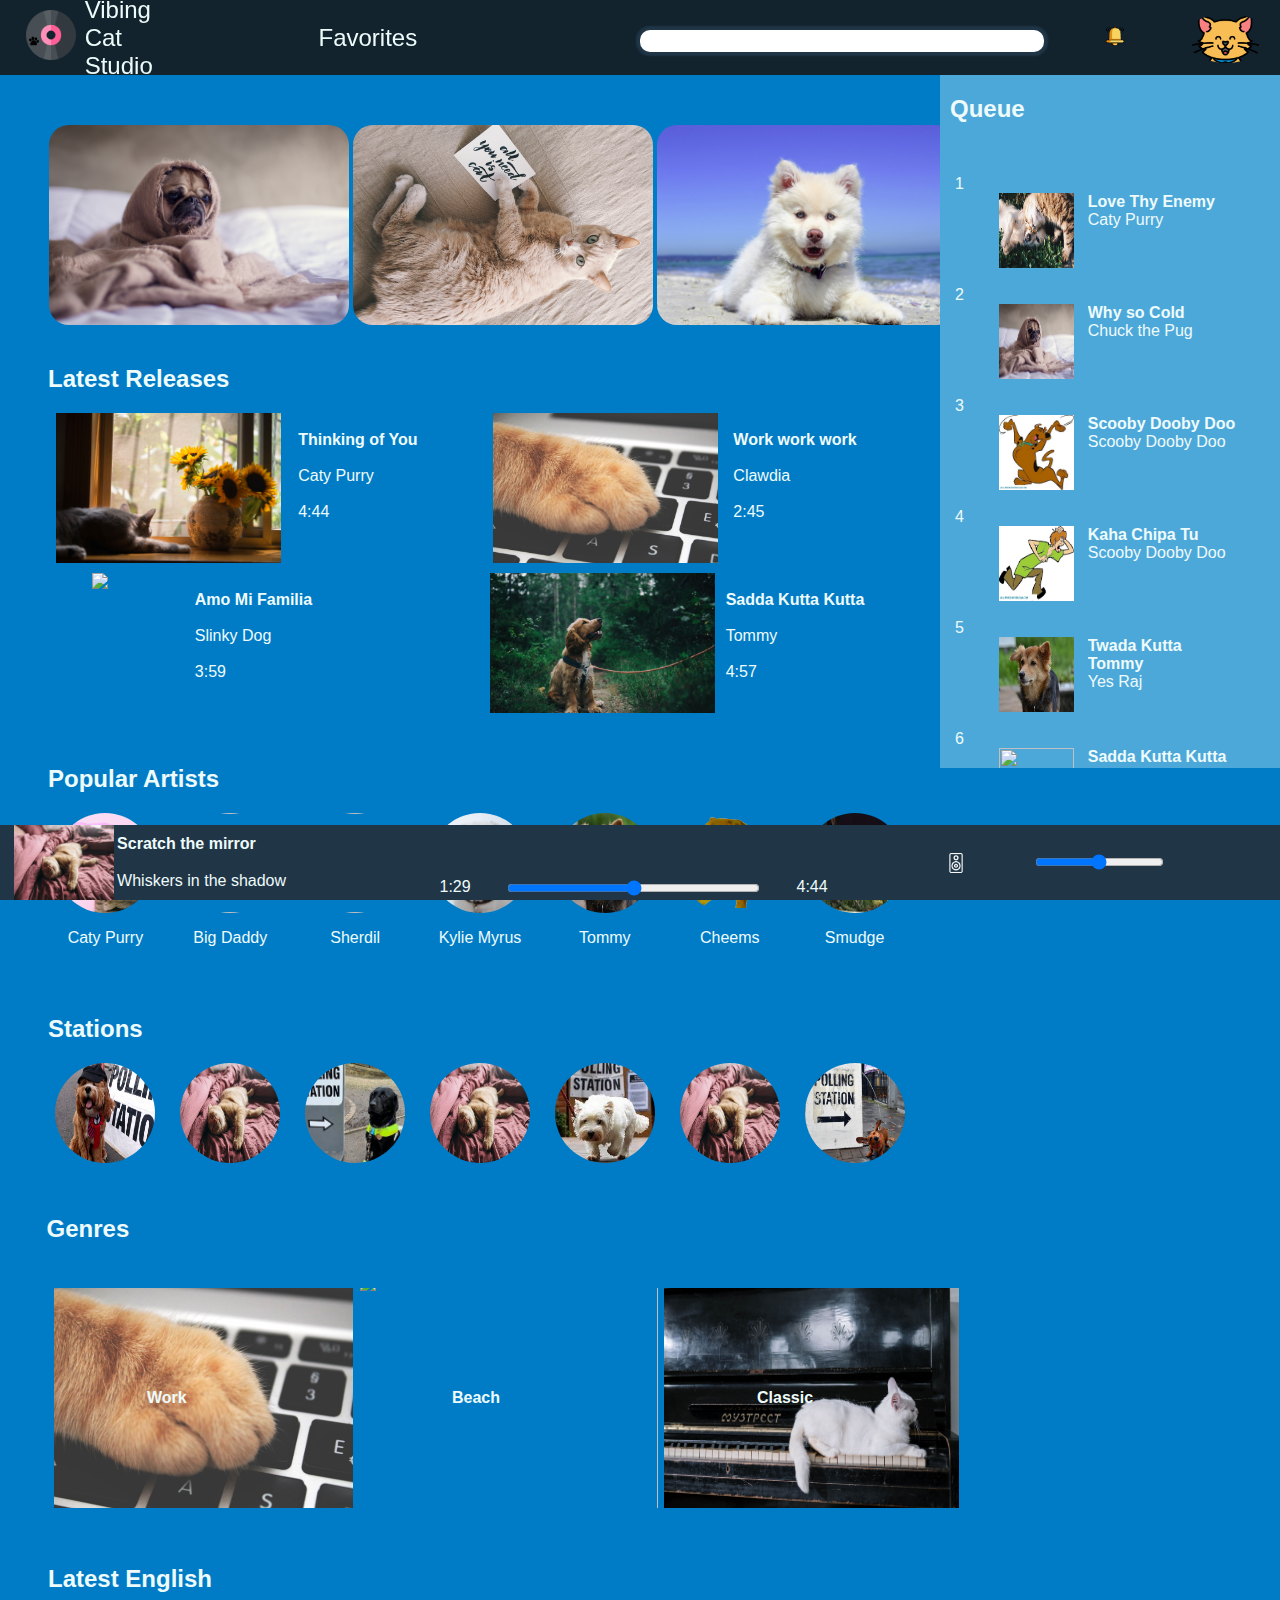
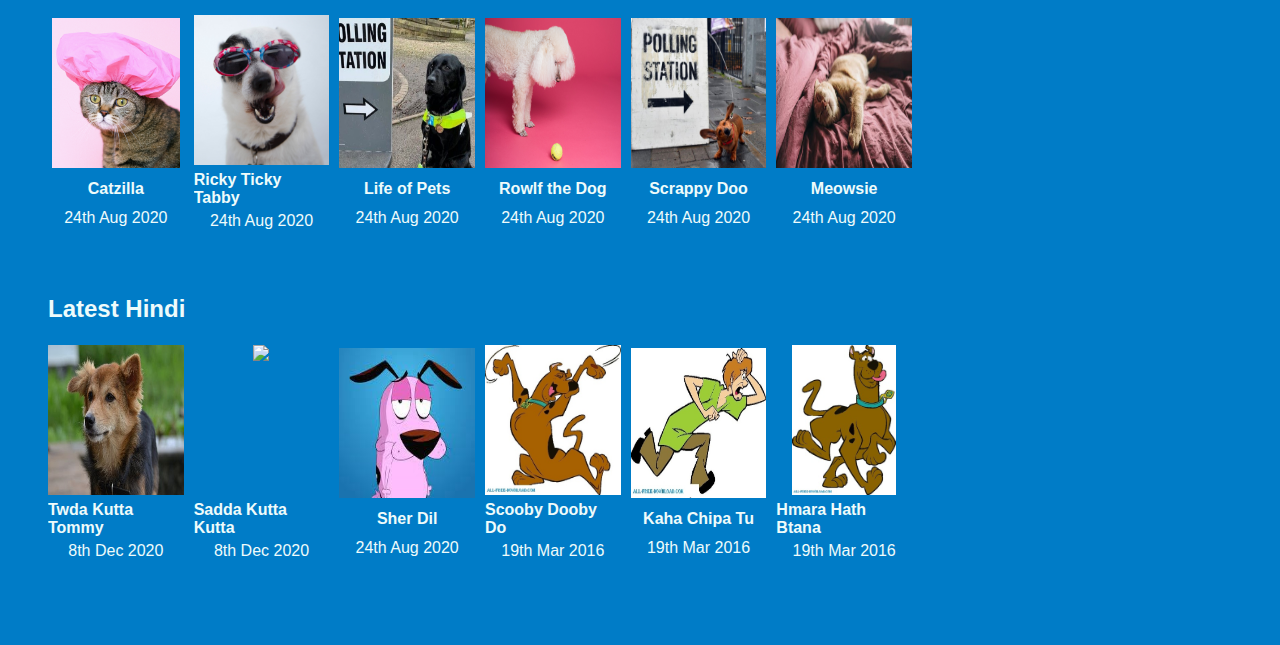
==== commit c74e0b01: "file: added some files and finished main page" ====
--- a/index.html
+++ b/index.html
@@ -80,7 +80,7 @@
 							<br>
 							<p>Clawdia</p>
 							<br>
-							<p>4:44</p>
+							<p>2:45</p>
 						</div>
 						<div class="dropdown">
 							<button class="drop-button">
@@ -102,7 +102,7 @@
 							<br>
 							<p>Slinky Dog</p>
 							<br>
-							<p>4:44</p>
+							<p>3:59</p>
 						</div>
 						<div class="dropdown">
 							<button class="drop-button">
@@ -120,11 +120,11 @@
 						<img src="resources/wanderlust.jpg">
 						<div class="latest-song-info">
 							<br>
-							<h4>Wanderlust</h4>
-							<br>
-							<p>Mc Daddy Toes</p>
-							<br>
-							<p>4:44</p>
+							<h4>Sadda Kutta Kutta</h4>
+							<br>
+							<p>Tommy</p>
+							<br>
+							<p>4:57</p>
 						</div>
 						<div class="dropdown">
 							<button class="drop-button">
@@ -173,22 +173,22 @@
 						</div>
 					</div>
 					<div class="artist">
-						<img src="resources/caty-perry-asleep.jpeg">
-						<p>Caty Perry</p>
-						<div class="artist-hover-button">
-							<i class="fas fa-play"></i>
-						</div>
-					</div>
-					<div class="artist">
-						<img src="resources/caty-perry-asleep.jpeg">
-						<p>Caty Perry</p>
-						<div class="artist-hover-button">
-							<i class="fas fa-play"></i>
-						</div>
-					</div>
-					<div class="artist">
-						<img src="resources/caty-perry-asleep.jpeg">
-						<p>Caty Perry</p>
+						<img src="resources/tommy.jpg">
+						<p>Tommy</p>
+						<div class="artist-hover-button">
+							<i class="fas fa-play"></i>
+						</div>
+					</div>
+					<div class="artist">
+						<img src="resources/cheems.png">
+						<p>Cheems</p>
+						<div class="artist-hover-button">
+							<i class="fas fa-play"></i>
+						</div>
+					</div>
+					<div class="artist">
+						<img src="resources/smudge.jpeg">
+						<p>Smudge</p>
 						<div class="artist-hover-button">
 							<i class="fas fa-play"></i>
 						</div>
@@ -202,26 +202,29 @@
 				<h2>Stations</h2>
 				<div id="stations-wrapper">
 					<div class="station">
+						<img src="resources/station1.jpg">
+					</div>
+					<div class="station">
 						<img src="resources/caty-perry-asleep.jpeg">
 					</div>
 					<div class="station">
+						<img src="resources/station2.jpg">
+					</div>
+					<div class="station">
 						<img src="resources/caty-perry-asleep.jpeg">
 					</div>
 					<div class="station">
+						<img src="resources/station3.jpg">
+					</div>
+					<div class="station">
 						<img src="resources/caty-perry-asleep.jpeg">
 					</div>
 					<div class="station">
-						<img src="resources/caty-perry-asleep.jpeg">
-					</div>
-					<div class="station">
-						<img src="resources/caty-perry-asleep.jpeg">
-					</div>
-					<div class="station">
-						<img src="resources/caty-perry-asleep.jpeg">
-					</div>
-					<div class="station">
-						<img src="resources/caty-perry-asleep.jpeg">
-					</div>
+						<img src="resources/station4.jpg">
+					</div>
+					
+					
+					
 
 				</div>
 			</div>
@@ -230,28 +233,28 @@
 				<h2>Genres</h2>
 				<div id="music-type-internal-wrapper" class="horizontal-scroll-wrapper">
 					<div class="music-type">
-						<img src="resources/caty-perry-asleep.jpeg">
-						<h4>Electronic</h4>
+						<img src="resources/work.jpg">
+						<h4>Work</h4>
+					</div>
+					<div class="music-type">
+						<img src="resources/the-evil-waves.jpg">
+						<h4>Beach</h4>
+					</div>
+					<div class="music-type">
+						<img src="resources/piano.jpg">
+						<h4>Classic</h4>
+					</div>
+					<div class="music-type">
+						<img src="resources/meditation.jpg">
+						<h4>Meditation</h4>
+					</div>
+					<div class="music-type">
+						<img src="resources/yoga.jpg">
+						<h4>Yoga</h4>
 					</div>
 					<div class="music-type">
 						<img src="resources/caty-perry-asleep.jpeg">
-						<h4>Electronic</h4>
-					</div>
-					<div class="music-type">
-						<img src="resources/caty-perry-asleep.jpeg">
-						<h4>Electronic</h4>
-					</div>
-					<div class="music-type">
-						<img src="resources/caty-perry-asleep.jpeg">
-						<h4>Electronic</h4>
-					</div>
-					<div class="music-type">
-						<img src="resources/caty-perry-asleep.jpeg">
-						<h4>Electronic</h4>
-					</div>
-					<div class="music-type">
-						<img src="resources/caty-perry-asleep.jpeg">
-						<h4>Electronic</h4>
+						<h4>Sleeping</h4>
 					</div>
 				</div>
 			</div>
@@ -259,33 +262,34 @@
 				<h2>Latest English</h2>
 				<div class="latest-songs-wrapper">
 					<div class="latest-song">
+						<img src="resources/caty-purry.jpg">
+						<h4>Catzilla</h4>
+						<p>24th Aug 2020</p>
+					</div>
+					<div class="latest-song">
+						<img src="resources/kylie-myrus.jpg">
+						<h4>Ricky Ticky Tabby</h4>
+						<p>24th Aug 2020</p>
+					</div>
+					
+					<div class="latest-song">
+						<img src="resources/station2.jpg">
+						<h4>Life of Pets</h4>
+						<p>24th Aug 2020</p>
+					</div>
+					<div class="latest-song">
+						<img src="resources/wrecking-ball.jpg">
+						<h4>Rowlf the Dog</h4>
+						<p>24th Aug 2020</p>
+					</div>
+					<div class="latest-song">
+						<img src="resources/station4.jpg">
+						<h4>Scrappy Doo</h4>
+						<p>24th Aug 2020</p>
+					</div>
+					<div class="latest-song">
 						<img src="resources/caty-perry-asleep.jpeg">
-						<h4>Song Name</h4>
-						<p>24th Aug 2020</p>
-					</div>
-					<div class="latest-song">
-						<img src="resources/caty-perry-asleep.jpeg">
-						<h4>Song Name</h4>
-						<p>24th Aug 2020</p>
-					</div>
-					<div class="latest-song">
-						<img src="resources/caty-perry-asleep.jpeg">
-						<h4>Song Name</h4>
-						<p>24th Aug 2020</p>
-					</div>
-					<div class="latest-song">
-						<img src="resources/caty-perry-asleep.jpeg">
-						<h4>Song Name</h4>
-						<p>24th Aug 2020</p>
-					</div>
-					<div class="latest-song">
-						<img src="resources/caty-perry-asleep.jpeg">
-						<h4>Song Name</h4>
-						<p>24th Aug 2020</p>
-					</div>
-					<div class="latest-song">
-						<img src="resources/caty-perry-asleep.jpeg">
-						<h4>Song Name</h4>
+						<h4>Meowsie</h4>
 						<p>24th Aug 2020</p>
 					</div>
 					
@@ -298,34 +302,35 @@
 				<h2>Latest Hindi</h2>
 				<div class="latest-songs-wrapper">
 					<div class="latest-song">
-						<img src="resources/caty-perry-asleep.jpeg">
-						<h4>Song Name</h4>
-						<p>24th Aug 2020</p>
-					</div>
-					<div class="latest-song">
-						<img src="resources/caty-perry-asleep.jpeg">
-						<h4>Song Name</h4>
-						<p>24th Aug 2020</p>
-					</div>
-					<div class="latest-song">
-						<img src="resources/caty-perry-asleep.jpeg">
-						<h4>Song Name</h4>
-						<p>24th Aug 2020</p>
-					</div>
-					<div class="latest-song">
-						<img src="resources/caty-perry-asleep.jpeg">
-						<h4>Song Name</h4>
-						<p>24th Aug 2020</p>
-					</div>
-					<div class="latest-song">
-						<img src="resources/caty-perry-asleep.jpeg">
-						<h4>Song Name</h4>
-						<p>24th Aug 2020</p>
-					</div>
-					<div class="latest-song">
-						<img src="resources/caty-perry-asleep.jpeg">
-						<h4>Song Name</h4>
-						<p>24th Aug 2020</p>
+						<img src="resources/tommy.jpg">
+						<h4>Twda Kutta Tommy</h4>
+						<p>8th Dec 2020</p>
+					</div>
+					<div class="latest-song">
+						<img src="resources/sherdil.jpg">
+						<h4>Sadda Kutta Kutta</h4>
+						<p>8th Dec 2020</p>
+					</div>
+					
+					<div class="latest-song">
+						<img src="resources/sherdil1.jpg">
+						<h4>Sher Dil</h4>
+						<p>24th Aug 2020</p>
+					</div>
+					<div class="latest-song">
+						<img src="resources/scooby1.jpg">
+						<h4>Scooby Dooby Do</h4>
+						<p>19th Mar 2016</p>
+					</div>
+					<div class="latest-song">
+						<img src="resources/scooby2.jpg">
+						<h4>Kaha Chipa Tu</h4>
+						<p>19th Mar 2016</p>
+					</div>
+					<div class="latest-song">
+						<img src="resources/scooby3.jpg">
+						<h4>Hmara Hath Btana</h4>
+						<p>19th Mar 2016</p>
 					</div>
 					
 					
@@ -354,136 +359,144 @@
 							<div class ="bar bar-two"></div>
 							<div class ="bar bar-three"></div>
 						</div>
+						<img src="resources/love-thy-enemy.jpg">
+						<div class="song-info-container">
+							<h4>Love Thy Enemy</h4>
+							<br>
+							<p>Caty Purry</p>
+						</div>
+						<button>
+							<i class="far fa-heart"></i>
+						</button>
+						
+					</div>
+				</li>
+				<br>
+				<li>
+					<div class="song-in-queue">
+						<div class="bar-wrapper not-playing">
+							<div class ="bar bar-one"></div>
+							<div class ="bar bar-two"></div>
+							<div class ="bar bar-three"></div>
+						</div>
+						<img src="resources/cold.jpg">
+						<div class="song-info-container">
+							<h4>Why so Cold</h4>
+							<br>
+							<p>Chuck the Pug</p>
+						</div>
+						<button>
+							<i class="far fa-heart"></i>
+						</button>
+					</div>
+				</li>
+				<br>
+				<li>
+					<div class="song-in-queue">
+						<div class="bar-wrapper not-playing">
+							<div class ="bar bar-one"></div>
+							<div class ="bar bar-two"></div>
+							<div class ="bar bar-three"></div>
+						</div>
+						<img src="resources/scooby1.jpg">
+						<div class="song-info-container">
+							<h4>Scooby Dooby Doo</h4>
+							<br>
+							<p>Scooby Dooby Doo</p>
+						</div>
+						<button>
+							<i class="far fa-heart"></i>
+						</button>
+					</div>
+				</li>
+				<br>
+				<li>
+					<div class="song-in-queue">
+						<div class="bar-wrapper not-playing">
+							<div class ="bar bar-one"></div>
+							<div class ="bar bar-two"></div>
+							<div class ="bar bar-three"></div>
+						</div>
+						<img src="resources/scooby2.jpg">
+						<div class="song-info-container">
+							<h4>Kaha Chipa Tu</h4>
+							<br>
+							<p>Scooby Dooby Doo</p>
+						</div>
+						<button>
+							<i class="far fa-heart"></i>
+						</button>
+					</div>
+				</li>
+				<br>
+				<li>
+					<div class="song-in-queue">
+						<div class="bar-wrapper not-playing">
+							<div class ="bar bar-one"></div>
+							<div class ="bar bar-two"></div>
+							<div class ="bar bar-three"></div>
+						</div>
+						<img src="resources/tommy.jpg">
+						<div class="song-info-container">
+							<h4>Twada Kutta Tommy</h4>
+							<br>
+							<p>Yes Raj</p>
+						</div>
+						<button>
+							<i class="far fa-heart"></i>
+						</button>
+					</div>
+				</li>
+				<br>
+				<li>
+					<div class="song-in-queue">
+						<div class="bar-wrapper not-playing">
+							<div class ="bar bar-one"></div>
+							<div class ="bar bar-two"></div>
+							<div class ="bar bar-three"></div>
+						</div>
+						<img src="resources/sherdil.jpg">
+						<div class="song-info-container">
+							<h4>Sadda Kutta Kutta</h4>
+							<br>
+							<p>Yes Raj</p>
+						</div>
+						<button>
+							<i class="far fa-heart"></i>
+						</button>
+					</div>
+				</li>
+				<br>
+				<li>
+					<div class="song-in-queue">
+						<div class="bar-wrapper not-playing">
+							<div class ="bar bar-one"></div>
+							<div class ="bar bar-two"></div>
+							<div class ="bar bar-three"></div>
+						</div>
+						<img src="resources/wanderlust.jpg">
+						<div class="song-info-container">
+							<h4>Wanderlust</h4>
+							<br>
+							<p>Imagine Dogs</p>
+						</div>
+						<button>
+							<i class="far fa-heart"></i>
+						</button>
+					</div>
+				</li>
+				<br>
+				<li>
+					<div class="song-in-queue">
+						<div class="bar-wrapper not-playing">
+							<div class ="bar bar-one"></div>
+							<div class ="bar bar-two"></div>
+							<div class ="bar bar-three"></div>
+						</div>
 						<img src="resources/caty-perry-asleep.jpeg">
 						<div class="song-info-container">
 							<h4>Scratch the mirror</h4>
-							<p>Whiskers in the shadow</p>
-						</div>
-						<button>
-							<i class="far fa-heart"></i>
-						</button>
-						
-					</div>
-				</li>
-				<br>
-				<li>
-					<div class="song-in-queue">
-						<div class="bar-wrapper not-playing">
-							<div class ="bar bar-one"></div>
-							<div class ="bar bar-two"></div>
-							<div class ="bar bar-three"></div>
-						</div>
-						<img src="resources/caty-perry-asleep.jpeg">
-						<div class="song-info-container">
-							<h4>Scratch the mirror</h4>
-							<p>Whiskers in the shadow</p>
-						</div>
-						<button>
-							<i class="far fa-heart"></i>
-						</button>
-					</div>
-				</li>
-				<br>
-				<li>
-					<div class="song-in-queue">
-						<div class="bar-wrapper not-playing">
-							<div class ="bar bar-one"></div>
-							<div class ="bar bar-two"></div>
-							<div class ="bar bar-three"></div>
-						</div>
-						<img src="resources/caty-perry-asleep.jpeg">
-						<div class="song-info-container">
-							<h4>Scratch the mirror</h4>
-							<p>Whiskers in the shadow</p>
-						</div>
-						<button>
-							<i class="far fa-heart"></i>
-						</button>
-					</div>
-				</li>
-				<br>
-				<li>
-					<div class="song-in-queue">
-						<div class="bar-wrapper not-playing">
-							<div class ="bar bar-one"></div>
-							<div class ="bar bar-two"></div>
-							<div class ="bar bar-three"></div>
-						</div>
-						<img src="resources/caty-perry-asleep.jpeg">
-						<div class="song-info-container">
-							<h4>Scratch the mirror</h4>
-							<p>Whiskers in the shadow</p>
-						</div>
-						<button>
-							<i class="far fa-heart"></i>
-						</button>
-					</div>
-				</li>
-				<br>
-				<li>
-					<div class="song-in-queue">
-						<div class="bar-wrapper not-playing">
-							<div class ="bar bar-one"></div>
-							<div class ="bar bar-two"></div>
-							<div class ="bar bar-three"></div>
-						</div>
-						<img src="resources/caty-perry-asleep.jpeg">
-						<div class="song-info-container">
-							<h4>Scratch the mirror</h4>
-							<p>Whiskers in the shadow</p>
-						</div>
-						<button>
-							<i class="far fa-heart"></i>
-						</button>
-					</div>
-				</li>
-				<br>
-				<li>
-					<div class="song-in-queue">
-						<div class="bar-wrapper not-playing">
-							<div class ="bar bar-one"></div>
-							<div class ="bar bar-two"></div>
-							<div class ="bar bar-three"></div>
-						</div>
-						<img src="resources/caty-perry-asleep.jpeg">
-						<div class="song-info-container">
-							<h4>Scratch the mirror</h4>
-							<p>Whiskers in the shadow</p>
-						</div>
-						<button>
-							<i class="far fa-heart"></i>
-						</button>
-					</div>
-				</li>
-				<br>
-				<li>
-					<div class="song-in-queue">
-						<div class="bar-wrapper not-playing">
-							<div class ="bar bar-one"></div>
-							<div class ="bar bar-two"></div>
-							<div class ="bar bar-three"></div>
-						</div>
-						<img src="resources/caty-perry-asleep.jpeg">
-						<div class="song-info-container">
-							<h4>Scratch the mirror</h4>
-							<p>Whiskers in the shadow</p>
-						</div>
-						<button>
-							<i class="far fa-heart"></i>
-						</button>
-					</div>
-				</li>
-				<br>
-				<li>
-					<div class="song-in-queue">
-						<div class="bar-wrapper not-playing">
-							<div class ="bar bar-one"></div>
-							<div class ="bar bar-two"></div>
-							<div class ="bar bar-three"></div>
-						</div>
-						<img src="resources/caty-perry-asleep.jpeg">
-						<div class="song-info-container">
-							<h4>Scratch the mirror</h4>
+							<br>
 							<p>Whiskers in the shadow</p>
 						</div>
 						<button>
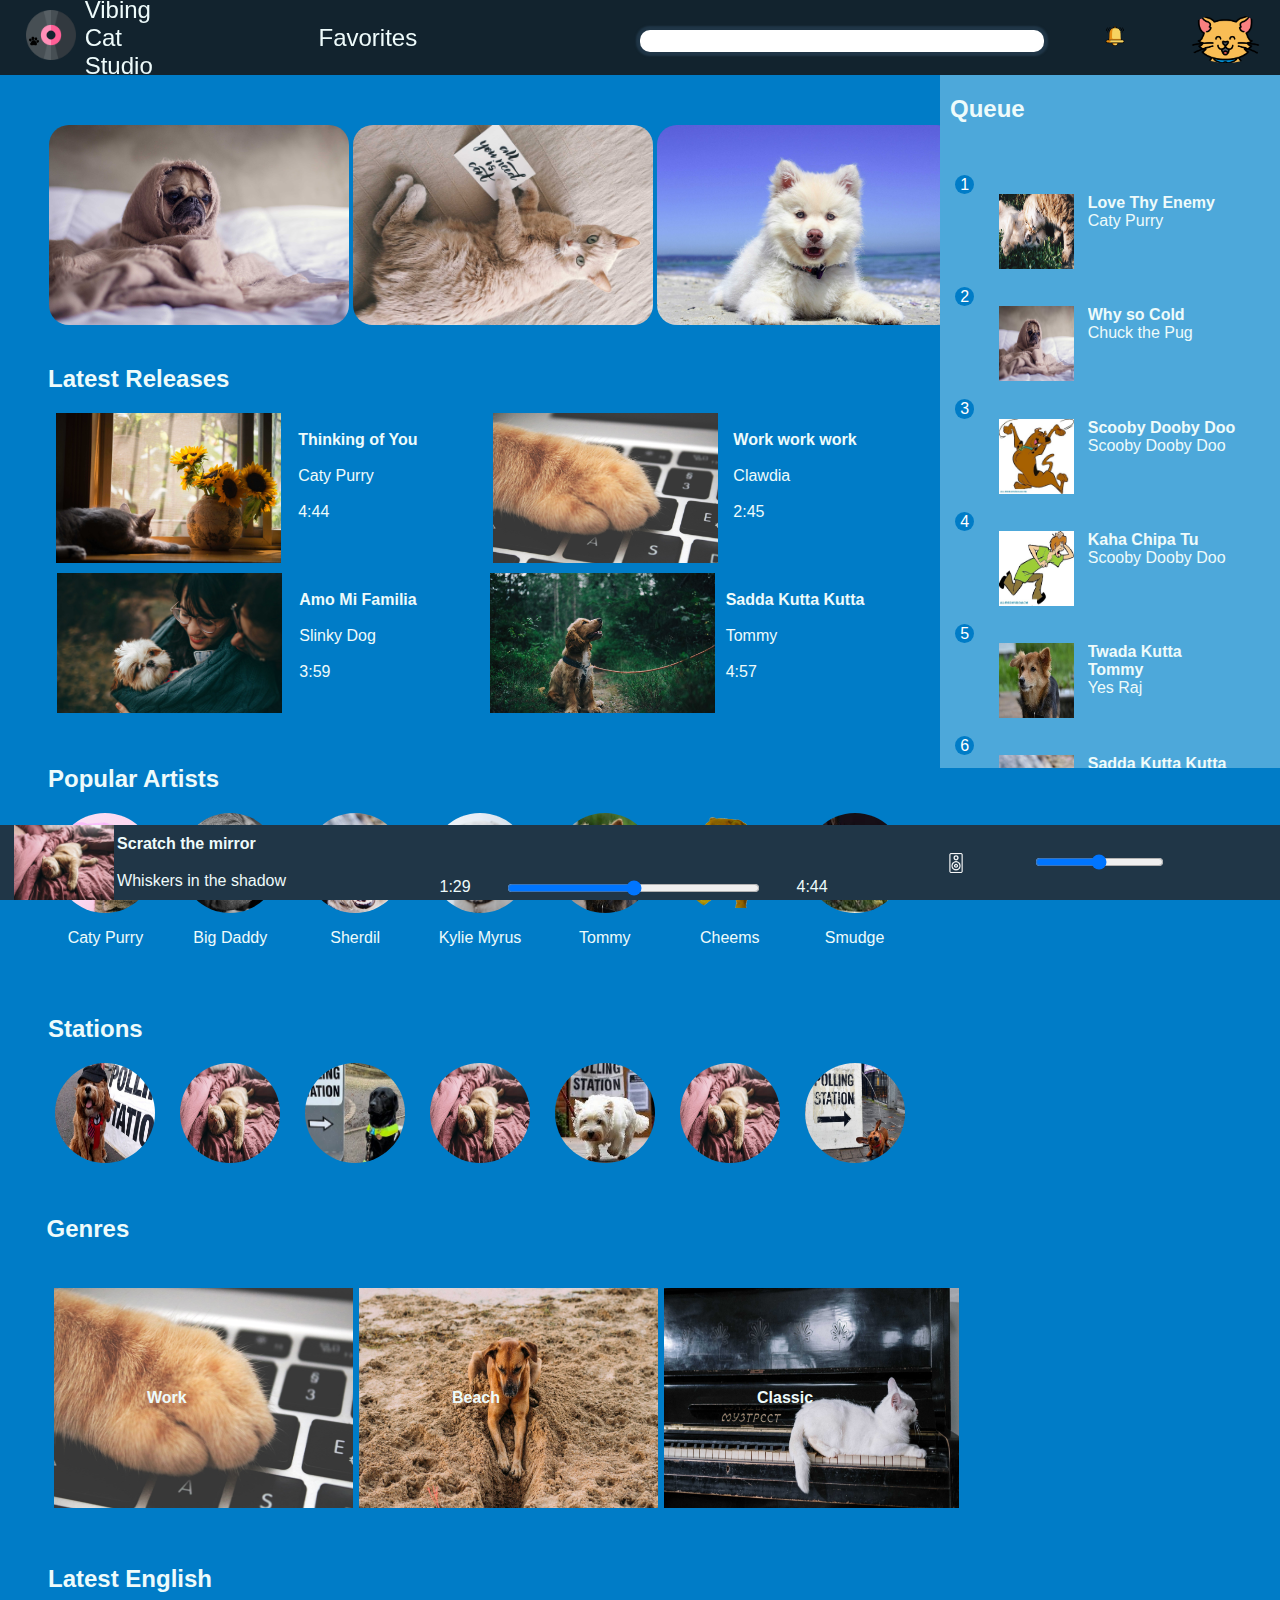
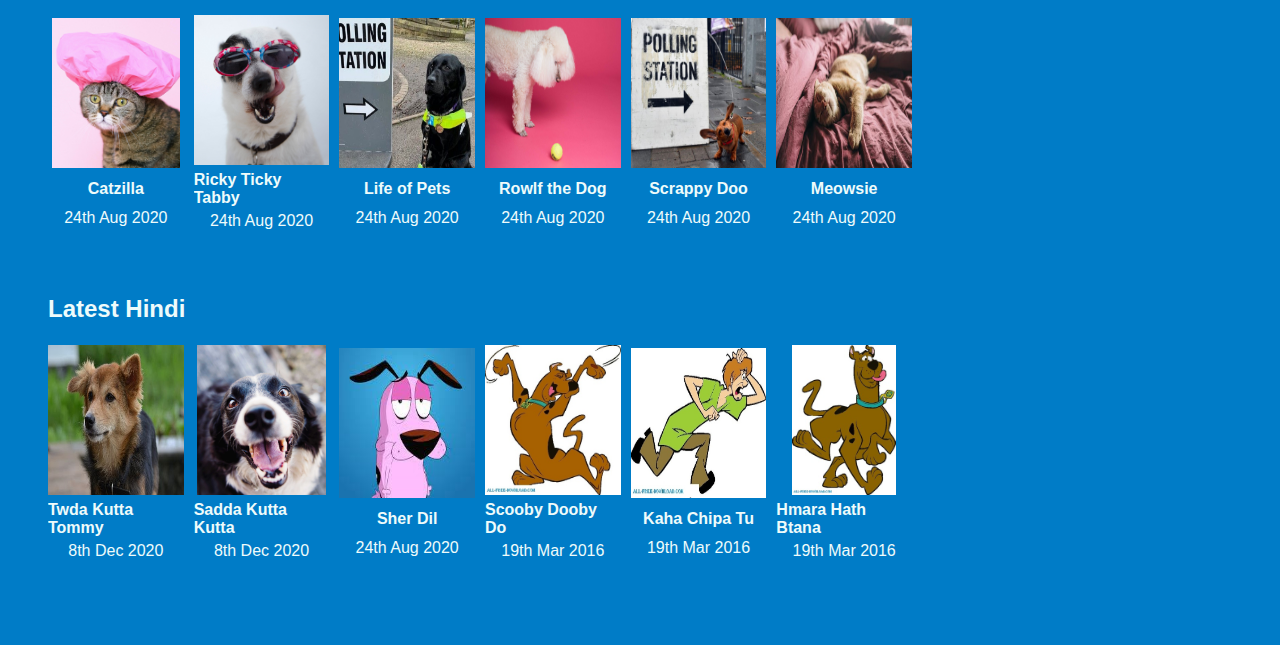
==== commit 3f005155: "code: minor bug fixes" ====
--- a/index.html
+++ b/index.html
@@ -476,7 +476,7 @@
 						</div>
 						<img src="resources/wanderlust.jpg">
 						<div class="song-info-container">
-							<h4>Wanderlust</h4>
+							<h4>Wander lust</h4>
 							<br>
 							<p>Imagine Dogs</p>
 						</div>
@@ -549,9 +549,7 @@
 			</div>
 		</div>
 		<div id="player-right" class="equal-width">
-			<!-- 
 			
-			-->
 			<i class="fas fa-stream"></i>
 			<img src="resources/speaker.png">
 			
@@ -562,7 +560,6 @@
 			<i class="fas fa-expand-alt"></i>
 		</div>
 	</footer>
-	<!-- <div>Icons made by <a href="https://www.flaticon.com/authors/pixel-perfect" title="Pixel perfect">Pixel perfect</a> from <a href="https://www.flaticon.com/" title="Flaticon">www.flaticon.com</a></div>
-		<div>Icons made by <a href="https://www.freepik.com" title="Freepik">Freepik</a> from <a href="https://www.flaticon.com/" title="Flaticon">www.flaticon.com</a></div>-->
+	
 	</body>
 	</html>--- a/style.css
+++ b/style.css
@@ -571,6 +571,15 @@
 }
 .custom-counter li::before{
 	content: counter(my-counter) " ";
+	margin-right: 0.5rem;
+	background: var(--mainColor);
+	color: white;
+	width: 1.2em;
+	height: 1.2em;
+	border-radius: 50%;
+	display: inline-grid;
+	place-items: center;
+	line-height: 1.2em;
 }
 /*song playing bar*/
 .bar-wrapper{
@@ -849,6 +858,9 @@
 	.song-in-queue img{
 		display: none;
 	}
+	#queue{
+		height: 85%;
+	}
 }
 @media only screen and (max-width: 600px){
 	#popular-artists{
@@ -878,8 +890,17 @@
 	}
 }
 @media only screen and (max-width: 400px){
+	#logo{
+		margin-left: 4%;
+	}
+	#favorites{
+		display: none;
+	}
 	.artist img{
 		margin-left: 10px;
+	}
+	.latest-song-released img{
+		display: none;
 	}
 	#popular-artists{
 		grid-template-columns: repeat(2, 1fr);
@@ -938,11 +959,9 @@
 	}
 
 }
-@media only screen and (max-width: 220px){
+@media only screen and (max-width: 250px){
 	#musical-note{
 		display: none;
 	}
-	#favorites{
-		display: none;
-	}
+	
 }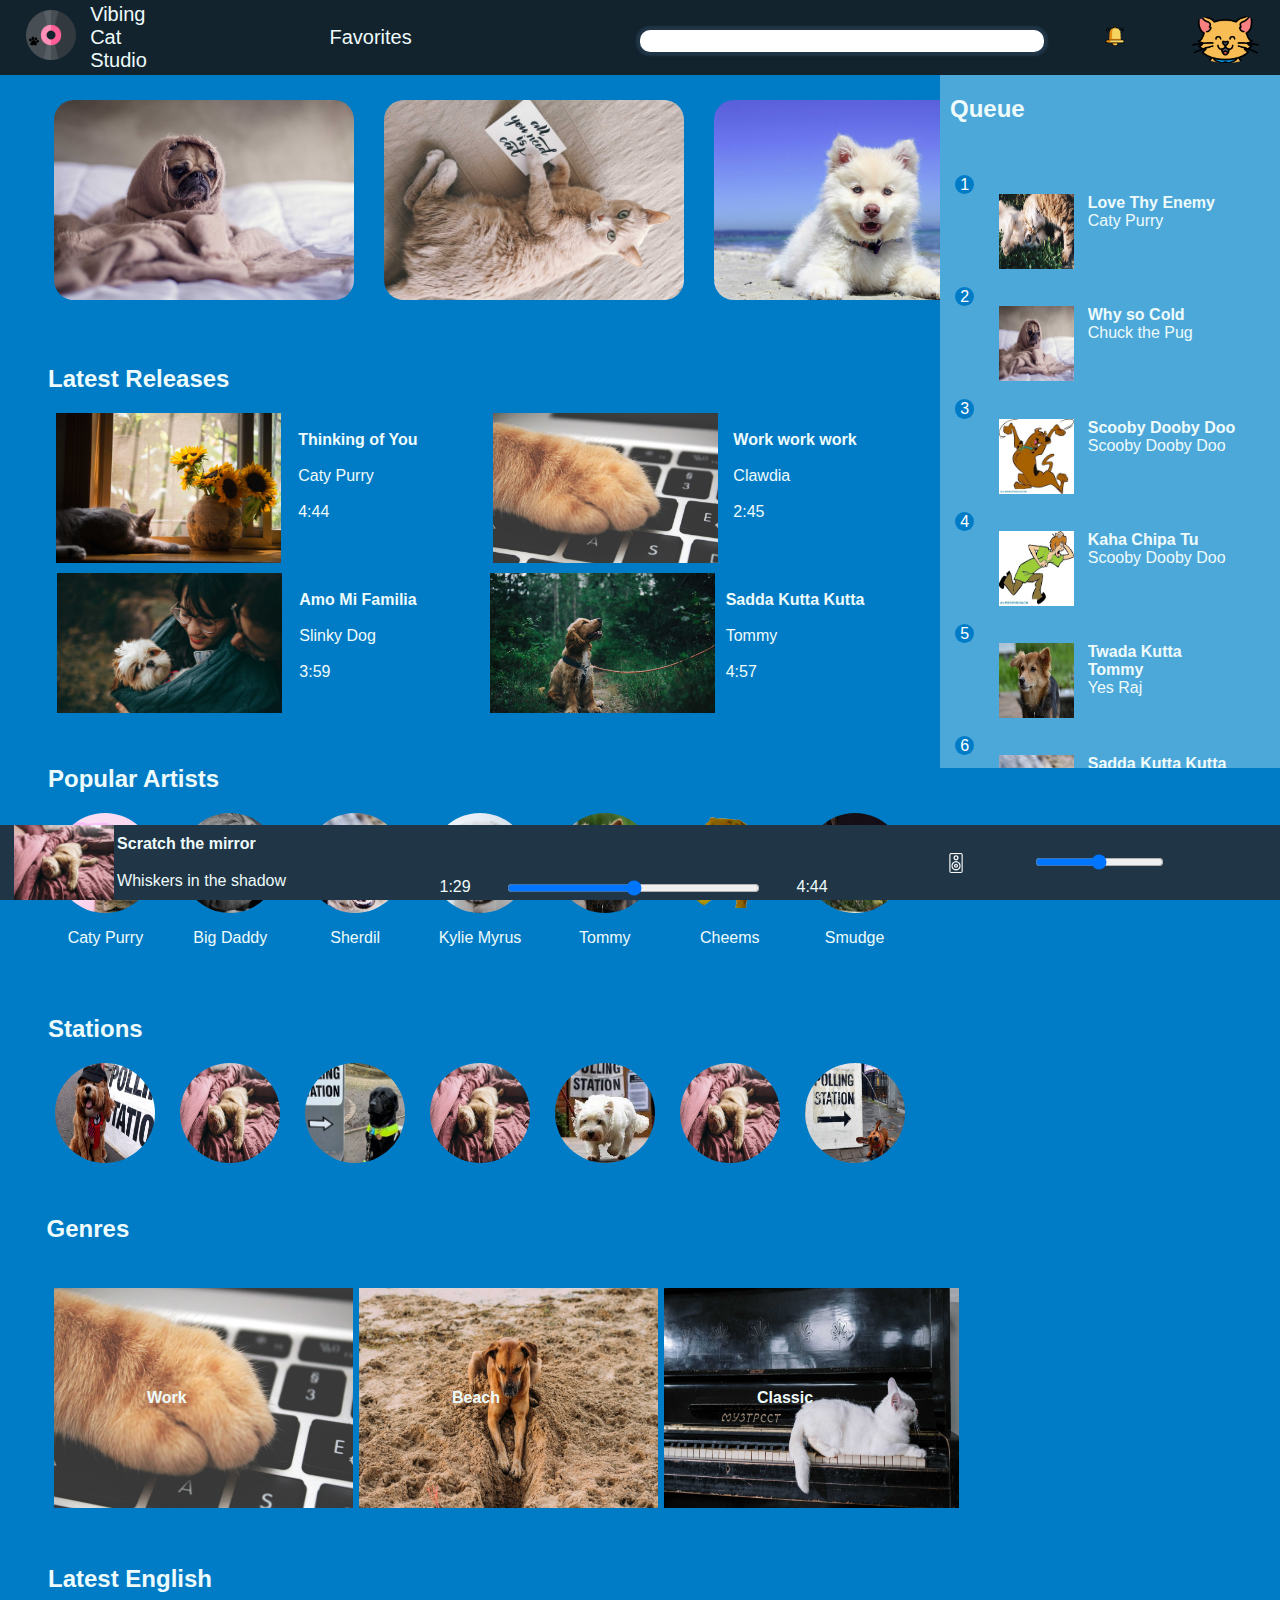
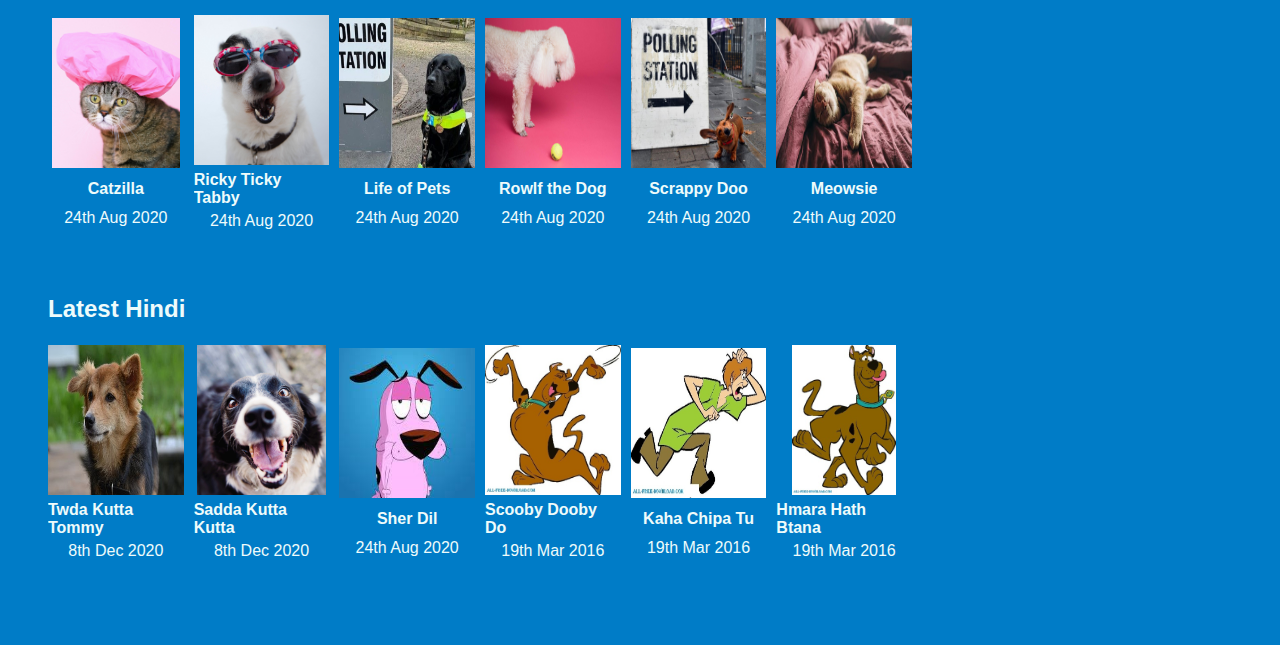
==== commit f95cdb48: "code: minor changes and comments added" ====
--- a/index.html
+++ b/index.html
@@ -4,24 +4,40 @@
 	<title>Vibes</title>
 	<link rel="stylesheet" type="text/css" href="style.css">
 	<meta name="viewport" content ="width = device-width, initial-scale = 1.0">
+	<!-- fontawesome for icons -->
 	<script src="https://kit.fontawesome.com/f6ad0f96e7.js" crossorigin="anonymous"></script>
 </head>
 <body>
+	<!-- body has three parts
+	header
+	main section 
+	footer -->
 	<header>
+		<!-- following div contains the logo of the player -->
 		<div id="logo">
 			<a href="index.html">
+				<!-- ids given to animate the following images -->
 				<img src="resources/cd.png" id="disc">
 				<img src="resources/pawprint.png" id="paw">
+				<!-- the musical note will only be visible for smaller screnns -->
 				<img src="resources/musical-note.png" id="musical-note">
 			</a>
 			
 		</div>
+		<!-- the following contains text of logo
+		it will disapper for smaller screens and its position will be taken by
+		musical note mention in the above div -->
 		<div id="logo-text">
 			Vibing Cat Studio
 		</div>
-		<div id="favorites">
-			Favorites
-		</div>
+		<!-- the following contains text. It can be made to link to a favorites page
+			but it is not required currently -->
+			<div id="favorites">
+				Favorites
+			</div>
+		<!-- this contains the right side of the header
+		it has the search bar ,the notification bell
+		and the profile image -->
 		<div id="right-side-header">
 			<div id="search">
 				<input type="text" name="">
@@ -34,31 +50,78 @@
 			</div>
 		</div>
 	</header>
+	<!-- the main section of the page starts from here.
+	this will contain the queue and the main part of the page
+	It is divided by using sections "content" and "queue" -->
 	<main>
+		<!-- the content section will take majority of the page in smaller as well as larger screens -->
 		<section id="content">
+			<!-- the following is the main card wrapper of the page -->
 			<div id="card-wrapper" >
+				<!-- this internal div is made vertical and then rotated 90 deg
+				This is done to give a horizontal scroll feel when scrolling downwards
+				with the help of css only.
+				It feels really good on non touch devices.
+				On touch devices it works but feels counter intuitive and can be improved by js later on -->
 				<div id="card-layout-main" class="horizontal-scroll-wrapper">
-					<img src="resources/cold.jpg">
-					<img src="resources/all-you-need-is-cat.jpg">
-					<img src="resources/cloudy-with-a-chance.jpg">
-					<img src="resources/sneak.jpg">
-					<img src="resources/dark.jpg">
-					<img src="resources/love-thy-enemy.jpg">
-					<img src="resources/giphy.gif">
-				</div>
-			</div>
+					<!-- horizontal scroll wrapper is a common class and will be used for simulating other horizontal scrolls as well -->
+					<div><img src="resources/cold.jpg"></div>
+					<div><img src="resources/all-you-need-is-cat.jpg"></div>
+					<div><img src="resources/cloudy-with-a-chance.jpg"></div>
+					<div><img src="resources/sneak.jpg"></div>
+					<div><img src="resources/dark.jpg"></div>
+					<div><img src="resources/love-thy-enemy.jpg"></div>
+					<div><img src="resources/giphy.gif"></div>
+					
+					
+					
+					
+					
+					
+				</div>
+			</div>
+			<!-- the following contains the latest released songs -->
 			<div id="latest-releases-wrapper">
 				<h2>Latest Releases</h2>
+				<!-- latest-releases is the internal wrapper for latest songs -->
 				<div id="latest-releases">
+					<!-- each div with class latest-song-released will use some common styling -->
 					<div class="latest-song-released">
 						<img src="resources/waiting-on-u.jpg">
 						<div class="latest-song-info">
+							<!-- this contains the song info -->
 							<br>
 							<h4>Thinking of You</h4>
 							<br>
 							<p>Caty Purry</p>
 							<br>
 							<p>4:44</p>
+						</div>
+						<div class="dropdown">
+							<!-- this is the dropdown menu it uses a "dropdown" class which is a common class and will be used to create dropdowns wherever req -->
+							<!-- hovering over the drop-button will reveal the dropdown menu -->
+							<button class="drop-button">
+								<i class="fas fa-ellipsis-h"></i>
+							</button>
+							<!-- this is the dropdown menu -->
+							<div class="dropdown-content">
+								<a href="#"><i class="fas fa-play"></i> Play Now</a>
+								<a href="#"><i class="fas fa-plus"></i> Add to Queue</a>
+								<a href="#"><i class="fas fa-heart"></i> Add to Favorites</a>
+								<a href="#"><i class="fas fa-info-circle"></i> Info</a>
+							</div>
+						</div>
+					</div>
+					<!-- same explaination for this -->
+					<div class="latest-song-released">
+						<img src="resources/work.jpg">
+						<div class="latest-song-info">
+							<br>
+							<h4>Work work work</h4>
+							<br>
+							<p>Clawdia</p>
+							<br>
+							<p>2:45</p>
 						</div>
 						<div class="dropdown">
 							<button class="drop-button">
@@ -72,15 +135,16 @@
 							</div>
 						</div>
 					</div>
+					<!-- same explaination for this -->
 					<div class="latest-song-released">
-						<img src="resources/work.jpg">
+						<img src="resources/la-familia.jpg">
 						<div class="latest-song-info">
 							<br>
-							<h4>Work work work</h4>
-							<br>
-							<p>Clawdia</p>
-							<br>
-							<p>2:45</p>
+							<h4>Amo Mi Familia</h4>
+							<br>
+							<p>Slinky Dog</p>
+							<br>
+							<p>3:59</p>
 						</div>
 						<div class="dropdown">
 							<button class="drop-button">
@@ -94,28 +158,7 @@
 							</div>
 						</div>
 					</div>
-					<div class="latest-song-released">
-						<img src="resources/la-familia.jpg">
-						<div class="latest-song-info">
-							<br>
-							<h4>Amo Mi Familia</h4>
-							<br>
-							<p>Slinky Dog</p>
-							<br>
-							<p>3:59</p>
-						</div>
-						<div class="dropdown">
-							<button class="drop-button">
-								<i class="fas fa-ellipsis-h"></i>
-							</button>
-							<div class="dropdown-content">
-								<a href="#"><i class="fas fa-play"></i> Play Now</a>
-								<a href="#"><i class="fas fa-plus"></i> Add to Queue</a>
-								<a href="#"><i class="fas fa-heart"></i> Add to Favorites</a>
-								<a href="#"><i class="fas fa-info-circle"></i> Info</a>
-							</div>
-						</div>
-					</div>
+					<!-- same explaination for this -->
 					<div class="latest-song-released">
 						<img src="resources/wanderlust.jpg">
 						<div class="latest-song-info">
@@ -138,19 +181,24 @@
 							</div>
 						</div>
 					</div>
-					
-				</div>
-			</div>
+
+				</div>
+			</div>
+			<!-- the following is the popular artists wrapper -->
 			<div id="popular-artists-wrapper">
 				<h2>Popular Artists</h2>
+				<!-- internal wrapper for popular artists -->
 				<div id="popular-artists">
+					<!-- each div with "artist" class will use same styling -->
 					<div class="artist">
 						<img src="resources/caty-purry.jpg">
 						<p>Caty Purry</p>
+						<!-- the following button will only be vsible when hovering over the artists image -->
 						<div class="artist-hover-button">
 							<i class="fas fa-play"></i>
 						</div>
 					</div>
+					<!-- same as above -->
 					<div class="artist">
 						<img src="resources/big-daddy.jpg">
 						<p>Big Daddy</p>
@@ -158,6 +206,7 @@
 							<i class="fas fa-play"></i>
 						</div>
 					</div>
+					<!-- same as above -->
 					<div class="artist">
 						<img src="resources/sherdil.jpg">
 						<p>Sherdil</p>
@@ -165,6 +214,7 @@
 							<i class="fas fa-play"></i>
 						</div>
 					</div>
+					<!-- same as above -->
 					<div class="artist">
 						<img src="resources/kylie-myrus.jpg">
 						<p>Kylie Myrus</p>
@@ -172,6 +222,7 @@
 							<i class="fas fa-play"></i>
 						</div>
 					</div>
+					<!-- same as above -->
 					<div class="artist">
 						<img src="resources/tommy.jpg">
 						<p>Tommy</p>
@@ -179,6 +230,7 @@
 							<i class="fas fa-play"></i>
 						</div>
 					</div>
+					<!-- same as above -->
 					<div class="artist">
 						<img src="resources/cheems.png">
 						<p>Cheems</p>
@@ -186,6 +238,7 @@
 							<i class="fas fa-play"></i>
 						</div>
 					</div>
+					<!-- same as above -->
 					<div class="artist">
 						<img src="resources/smudge.jpeg">
 						<p>Smudge</p>
@@ -193,14 +246,16 @@
 							<i class="fas fa-play"></i>
 						</div>
 					</div>
-					
-					
-				</div>
-				
-			</div>
+
+
+				</div>
+
+			</div>
+			<!-- the following contains the stations layout -->
 			<div id="stations-external-wrapper">
 				<h2>Stations</h2>
 				<div id="stations-wrapper">
+					<!-- each div with "station" class will use same styling and will contain only an image for now -->
 					<div class="station">
 						<img src="resources/station1.jpg">
 					</div>
@@ -222,18 +277,24 @@
 					<div class="station">
 						<img src="resources/station4.jpg">
 					</div>
-					
-					
-					
-
-				</div>
-			</div>
-
+				</div>
+			</div>
+			<!-- following contains the music genres -->
 			<div id="music-type-external-wrapper">
 				<h2>Genres</h2>
+					<!-- this also uses the horizontal scroll wrapper 
+					which is a class used to make a div rotate by 90 deg 
+					to simulate horizontal scroll when moving scroll vertically
+					It is a very intersting way to simulate horizontal scroll 
+					using only css.
+					It feel very intuitive in non touch displays but might feel counter intuitive in touch displays
+					It can be corrected via js later on.
+				-->
 				<div id="music-type-internal-wrapper" class="horizontal-scroll-wrapper">
+					<!-- each div with class "music-type" will use same styling -->
 					<div class="music-type">
 						<img src="resources/work.jpg">
+						<!-- the following text will be visible over the image -->
 						<h4>Work</h4>
 					</div>
 					<div class="music-type">
@@ -258,9 +319,11 @@
 					</div>
 				</div>
 			</div>
+			<!-- the following contains the latest englist songs -->
 			<div id="latest-english-wrapper">
 				<h2>Latest English</h2>
 				<div class="latest-songs-wrapper">
+					<!-- the class "latest-song" is a common class used to style latest englist as well as hindi songs -->
 					<div class="latest-song">
 						<img src="resources/caty-purry.jpg">
 						<h4>Catzilla</h4>
@@ -271,7 +334,7 @@
 						<h4>Ricky Ticky Tabby</h4>
 						<p>24th Aug 2020</p>
 					</div>
-					
+
 					<div class="latest-song">
 						<img src="resources/station2.jpg">
 						<h4>Life of Pets</h4>
@@ -292,15 +355,13 @@
 						<h4>Meowsie</h4>
 						<p>24th Aug 2020</p>
 					</div>
-					
-					
-					
-					
-				</div>
-			</div>
+				</div>
+			</div>
+			<!-- this contains the latest hindi songs-->
 			<div id="latest-hindi-wrapper">
 				<h2>Latest Hindi</h2>
 				<div class="latest-songs-wrapper">
+					<!-- "latest-song" is a common class used in englist as well as hindi songs -->
 					<div class="latest-song">
 						<img src="resources/tommy.jpg">
 						<h4>Twda Kutta Tommy</h4>
@@ -311,7 +372,7 @@
 						<h4>Sadda Kutta Kutta</h4>
 						<p>8th Dec 2020</p>
 					</div>
-					
+
 					<div class="latest-song">
 						<img src="resources/sherdil1.jpg">
 						<h4>Sher Dil</h4>
@@ -332,29 +393,37 @@
 						<h4>Hmara Hath Btana</h4>
 						<p>19th Mar 2016</p>
 					</div>
-					
-					
-					
 				</div>
 			</div>
 		</section>
+		<!-- the left section of the page ends here -->
+		<!-- queue section resides on the right side of the page always and will show the songs in queue -->
 		<section id="queue">
+			<!-- the following div contains the header for the queue -->
 			<div>
 				<h2>Queue</h2>
 				<div class="dropdown">
+					<!-- this contains the dropdown.it uses the dropdown class -->
 					<button class="drop-button">
 						<i class="fas fa-chevron-circle-down"></i>
 					</button>
 					<div class="dropdown-content">
+						<!-- this here links to the playlist page -->
 						<a href="playlist.html">Playlist</a>
 						<a href="#">Favorite Songs</a>
 					</div>
 				</div>
 			</div>
+			<!-- the following is the start of the queue of songs -->
 			<ol id="songs-queue-wrapper" class="custom-counter">
-				<li>
-					<div class="song-in-queue">
+				<!-- the list uses custom counter that can be used to style the numberings of the list as we want -->
+				<li>
+					<div class="song-in-queue">
+						<!-- each div with class "song-in-queue" uses same styling -->
+						<!-- the following is a wrapper element to show horizontal moving bars in front of the song that is being played -->
 						<div class="bar-wrapper">
+							<!-- each  bar uses two classes one is "bar" class that is used to style all bars Other is the numbered bar class. This class is used to give random time to the animation of the bar moving up and down -->
+							<!-- also note that the "bar-wrapper" div might have another class which is the "not-playing" class. This will hide the bar wrapper	and this class can be used to hide and show the moving bar wrapper with the help of javascript -->
 							<div class ="bar bar-one"></div>
 							<div class ="bar bar-two"></div>
 							<div class ="bar bar-three"></div>
@@ -368,7 +437,7 @@
 						<button>
 							<i class="far fa-heart"></i>
 						</button>
-						
+
 					</div>
 				</li>
 				<br>
@@ -509,16 +578,18 @@
 		</section>
 
 	</main>
+	<!-- the main section of the page ends here -->
+	<!-- the footer of the page contains the player section of the page This will have icons to control the functioning of the music player -->
 	<footer id="player">
+		<!-- the player is divided into three parts the left side player the central player and the right side player All these will initially have same width For smaller screens the left and right player parts will not exist and the central part will take over the whole width of the player -->
 		<div id="player-left" class="equal-width">
+			<!-- the left side player will have the info about the song that is current playing like the song image, its name and the singgers name It will also have button to like and dislike the song -->
 			<div id="player-song-info">
 				<img src="resources/caty-perry-asleep.jpeg">
 				<table>
 					<tr><td><h4>Scratch the mirror</h4></td></tr>
 					<tr><td><p>Whiskers in the shadow</p></td></tr>
 				</table>
-				
-				
 			</div>
 			<button>
 				<i class="far fa-heart"></i>
@@ -526,40 +597,44 @@
 			<button>
 				<i class="fas fa-ban"></i>
 			</button>
-			
+
 		</div>
-		<div id="player-center" class="equal-width"> 
-
-			<div id="player-center-top">
-				<div id="player-center-song-info">
-					<h4>Scratch the mirror</h4>
-				</div>
-				<div id="controls">
-					<button><i class="fas fa-random"></i></button>
-					<button><i class="fas fa-step-backward"></i></button>
-					<button><i class="far fa-pause-circle"></i></button>
-					<button><i class="fas fa-step-forward"></i></button>
-					<button><i class="fas fa-sync"></i></button>
-				</div>
-			</div>
-			<div class="slidecontainer">
-				<p>1:29</p>
-				<input type="range" class="slider">
-				<p>4:44</p>
+	</div>
+	<!-- the central player will have the music progress bar and the button to go to previous song, the next song to play or pause the song -->
+	<div id="player-center" class="equal-width"> 
+
+		<div id="player-center-top">
+			<!-- the song info will only be visible on smaller screens as the left side of player will be hidden for it so it is important that we display the song name to the user -->
+			<div id="player-center-song-info">
+				<h4>Scratch the mirror</h4>
+			</div>
+			<div id="controls">
+				<button><i class="fas fa-random"></i></button>
+				<button><i class="fas fa-step-backward"></i></button>
+				<button><i class="far fa-pause-circle"></i></button>
+				<button><i class="fas fa-step-forward"></i></button>
+				<button><i class="fas fa-sync"></i></button>
 			</div>
 		</div>
-		<div id="player-right" class="equal-width">
-			
-			<i class="fas fa-stream"></i>
-			<img src="resources/speaker.png">
-			
-			<div class="slidecontainer">
-				<i class="fas fa-volume-up"></i>
-				<input type="range" min="1" max="100" value="50" class="slider" id="myRange">
-			</div>
-			<i class="fas fa-expand-alt"></i>
+		<div class="slidecontainer">
+			<p>1:29</p>
+			<input type="range" class="slider">
+			<p>4:44</p>
 		</div>
-	</footer>
-	
-	</body>
-	</html>+	</div>
+	<!-- the right side of player contains the volume controls and the rest of the options like expand the music player etc this will not exist for smaller screens -->
+	<div id="player-right" class="equal-width">
+
+		<i class="fas fa-stream"></i>
+		<img src="resources/speaker.png">
+
+		<div class="slidecontainer">
+			<i class="fas fa-volume-up"></i>
+			<input type="range" min="1" max="100" value="50" class="slider" id="myRange">
+		</div>
+		<i class="fas fa-expand-alt"></i>
+	</div>
+</footer>
+
+</body>
+</html>--- a/style.css
+++ b/style.css
@@ -4,12 +4,18 @@
 	--textColor: #eefbfb;
 	--playerColor:#203647;
 	--queueColor:#4da8da;
+	/*this defines the colors for the player
+	these variables can be used to easily change the theme of the player
+	by using java script*/
 }
 a{
+	/*since multiple a tags are used so we remove their default decoration and color
+	they will be applied as and when required*/
 	text-decoration: none;
 	color: white;
 }
 body {
+	/*the maring and font style of the body is set here*/
 	margin: 0px;
 	font-family: sans-serif;
 	/* following removes scrollbar from the mentioned browsers as per w3schools */
@@ -27,7 +33,10 @@
 /* header classes and vars */
 header{
 	position: fixed;
+	/*header is fixed at top even when scrolling down*/
 	z-index: 2;
+	/*the z index is increased as it needs to stay on top of multiple elements of the page
+	It is purposefully increased to 2 as some other elements also use z index 1*/
 	width: 100%;
 	height: 75px;
 	display: flex;
@@ -37,7 +46,7 @@
 	font-size: 1.5rem;
 	color: var(--textColor);
 }
-/* logo */
+/* this is the styling for the logo of the page */
 #logo{
 	height: auto;
 	width: auto;
@@ -45,9 +54,11 @@
 	margin-left: 2%;
 }
 #disc{
+	/*this is the disc image of the logo*/
 	height: 50px;
 	width: 50px;
 	animation: rotate 2s linear infinite normal;
+	/*this animation rotates the disc infinitely in one direction*/
 }
 /* rotating disc animation */
 @keyframes rotate{
@@ -57,13 +68,17 @@
 	100%{
 		transform: rotateZ(-359deg);
 	}
+	/*note: 359 degree is used opposed to 360deg so that the infinte animation looks smooth and does not appear choppy*/
 }
 #paw{
+	/*this is the paw on the disc
+	this moves up and down which makes the disc look like it is being moved by the paw*/
 	height: 10px;
 	width: 10px;
 	margin-left: -80%;
 	margin-bottom: 20%;
 	animation: move-up-down 0.5s linear infinite alternate;
+	/*this animation moves the paw up and down infinitely*/
 }
 
 /* scratching paw animation on disc */
@@ -77,13 +92,16 @@
 	}
 }
 #musical-note{
+	/*this is only visible on smaller screens*/
 	height: 50px;
 	width: auto;
 	padding-left: 20%;
 	display: none;
 	animation: back-and-forth 1s linear infinite alternate;
+	/*this animation moves the musical note back and forth to give it a look of the sound coming out of the rotating disc*/
 }
 /* moving musical note animation only visible for smaller screens */
+/*this animation is also used for the notification bell*/
 @keyframes back-and-forth{
 	0%{
 		transform: rotateZ(0deg);
@@ -94,10 +112,13 @@
 }
 /* logo text */
 #logo-text{
+	/*this contains the styling for the logo text*/
 	display: inline-block;
 	height: auto;
 	width: 75px;
+	font-size: 20px;
 	margin-left: -13%;
+	/*this logo text will disapper for smaller screens and its place will be taken by the musical note*/
 }
 
 /* right part of header */
@@ -109,6 +130,9 @@
 	justify-content: space-between;
 }
 #search{
+	/*every content of the header has to be inline block
+	rather than leaving it upto the browser to decide for us
+	we force each browser to treat each element as inline block*/
 	display: inline-block;
 }
 #search input{
@@ -120,11 +144,13 @@
 }
 #favorites{
 	display: inline-block;
+	font-size: 20px;
 }
 #notification img{
 	height: 20px;
 	width: auto;
 }
+/*when we hover over the notification image the bell gives an animation of ringing*/
 #notification img:hover{
 	animation: back-and-forth 0.3s linear infinite alternate;
 }
@@ -139,59 +165,73 @@
 	height: 50px;
 	width: auto;
 	border-radius: 50%;
+	/*profile image will appear to be circular*/
 }
 
 /* header part complete till here */
 /* main content */
 main{
 	padding-top: 75px;
+	/*padding top is given so that we separate from the header of the page and not go below  it*/
 }
 #content{
+	/*the content section will cover 75vw and the queue section will cover the rest*/
 	width: 75vw;
 	padding-top: 20px;
 	display: inline-block;
 	float: left;
+	/*it is floated left and also the queue is floated left so that they start stacking from the left*/
 }
 
 #card-wrapper{
 	width:95%;
 	height: 250px;
 	margin-left: 2%;
-	
+	/*the card wrapper will cover 95% of the content area*/
 }
 #card-layout-main{
 	width: 250px;
 	height: 910px;
 	margin-left: -220px;
-}
+	/*this is the vertical div so its parents height is its width and parent width is its height*/
+}
+#card-layout-main>div{
+	transform: rotate(90deg);
+	margin-left: -80px;
+	margin-top: 80px;
+	height: 250px;
+	width: 400px;
+}
+
 #card-layout-main img{
 	border-radius: 20px;
 	width: 300px;
 	height: 200px;
-	margin-top: 300px;
-	margin-bottom: -200px;
-	margin-left: -80px;
+	/*this shows the dimensions of the image
+	notice that he marign bottom and margin left have to be changed so as to simulate the horizontal scroll perfectly*/
 	
 }
 /*zoom with shadow on hover */
 #card-layout-main img:hover{
-	width: 400px;
-	height: 240px;
-	margin-top: 420px;
-	margin-bottom: -240px;
-	margin-left: -155px;
+	width: 320px;
+	height: 220px;
+	
 	box-shadow: 0px 0px 3px 4px var(--queueColor);
+	/*on hovering the image size increases
+	we increase the images height and width
+	to counter the movement of the image we change the margins*/
 }
 /* common classes for horizontal scrolling */
 .horizontal-scroll-wrapper{
-	
-	
+	/*this is the common class used to make any vertical div horizontal*/
+	/*the overflow y is set to auto and x to hidden as the div is rotated 90deg*/
 	overflow-y: auto;
 	overflow-x: hidden;
 	transform: rotate(-90deg) ;
 	transform-origin: right top;
-	/*note: might need to add some padding top wherever horizontal scroll wrapper is used*/
+	/*note: might need to add some padding top wherever horizontal scroll wrapper is used (not necessary)*/
 	/*padding-top: 100px;*/
+	/*removing the scroll bars*/
 	-ms-overflow-style: none;  /* IE and Edge */
 	scrollbar-width: none; /* firefox */
 }
@@ -206,8 +246,10 @@
 	margin-top: 200px; keep this equal to width
 	margin-bottom: -200px; keep this in negative preferrably -1*marginTop
 	*/
+	/*the internal parts of the horizontal scroll wrapper are also rotated 90 deg so that they appear vertical*/
 	transform: rotate(90deg);
 	transform-origin: right top;
+	/*the origin also has to be transformed so that items can be arranged properly*/
 	text-align: center;
 }
 /*end of common classes for horizontal scrolling */
@@ -219,6 +261,8 @@
 	
 }
 #latest-releases{
+	/*the latest releases section uses a grid layout
+	this is scrollable vertically when it has more than four items or when the screen size is small*/
 	display: grid;
 	grid-template-columns: repeat(2, 1fr);
 	grid-gap: 10px;
@@ -226,6 +270,7 @@
 	height: 300px;
 	overflow-y: scroll;
 	overflow-x: hidden;
+	/*scroll bars removed so as to give cleaner look*/
 	-ms-overflow-style: none;  /* IE and Edge */
 	scrollbar-width: none; /* firefox */
 }
@@ -242,21 +287,26 @@
 	height: 20px;
 }
 .latest-song-released{
+	/*each latest song will have display flex without wrapping so that all items are visible properly*/
 	display: flex;
 	flex-wrap: nowrap;
 	justify-content: space-around;
 	align-items: flex-start;
+	/*the items are algned row wise which is the default direction value for flex*/
 } 
 #latest-releases div>div>button{
 	background-color: var(--mainColor);
+	/*color overridden for latest releases 3 button menu*/
 }
 
 #latest-releases div>div a:hover {
 	background-color: var(--queueColor);
+	/*hover color overridden for latest releases menu*/
 }
 .latest-song-released img{
 	height: 150px;
 }
+/*marigns have to be removed from all h and p elements rather than leaving it upto the browser*/
 .latest-song-released h4{
 	margin: 0px;
 }
@@ -274,10 +324,14 @@
 	height: 200px;
 }
 #popular-artists{
+	/*this part also uses the grid layout
+	this allows us to simulate a table without using a table element*/
 	height: 150px;
 	width: 100%;
 	display: grid;
 	grid-template-columns: repeat(7, 1fr);
+	/*the items per row will decrease for smaller screens*/
+	/*it is also scrollable vertically and scroll bars have been removed for cleaner look*/
 	grid-gap: 10px;
 	overflow-x: hidden;
 	overflow-y: scroll;
@@ -285,12 +339,16 @@
 	scrollbar-width: none; /* firefox */
 }
 .artist-hover-button{
+	/*on hovering over the artist this button will be shown. by default its opacity is 0*/
 	opacity: 0;
 	z-index: 1;
 	top: 30%;
 	position: absolute;
+	/*posistion has to be absolute so as to arrange it over the artist image*/
 }
 #popular-artists>div:hover img{
+	/*on hovering over the div the opactiy  of the image is reduced and opacity of the play icon increased*/
+	/*this change of opacity is given a transition time of 1s so that it looks smooth*/
 	opacity: 0.5;
 	transition: opacity 1s;
 }
@@ -310,6 +368,7 @@
 	flex-direction: column;
 	justify-content: space-between;
 	position: relative;
+	/*each artist will have position relative so that the play icon can be arranged over it with respect to that particular artist*/
 }
 .artist img{
 	height: 100px;
@@ -332,10 +391,12 @@
 #stations-wrapper{
 	height: 100px;
 	display: grid;
+	/*grid layout used again and no of columns decreases on smaller devices*/
 	grid-template-columns: repeat(7,1fr);
 	grid-gap: 10px;
 	overflow-x: hidden;
 	overflow-y: scroll;
+	/*this is also scrollable vertically and scroll bars removed for aesthetic purposes only*/
 	-ms-overflow-style: none;  /* IE and Edge */
 	scrollbar-width: none; /* firefox */
 }
@@ -371,9 +432,11 @@
 	width: 250px;
 	height: 910px;
 	margin-left: -220px;
-
+	/*since this uses the horizontal scroll class so the left margin has to be kept in negative to align the div properly*/
 }
 #music-type-internal-wrapper img{
+	/*this internal image is rotated 90 deg because it exists inside a div and that div is not affected by the horizontal scroll bars 
+	inner image rotation*/
 	transform: rotate(90deg);
 	width: 300px;
 	height: 250px;
@@ -390,6 +453,7 @@
 	position: relative;
 	top: -35%;
 	transform: rotate(90deg);
+	/*this also has to be rotated 90 deg*/
 }
 #music-type-internal-wrapper div:hover img{
 	width: 450px;
@@ -399,6 +463,7 @@
 }
 #music-type-internal-wrapper div:hover>h4{
 	top: -64%;
+	/*the caption written over the image moves so its top has to be changed on hover so that it appears static*/
 }
 
 /*end of music types*/
@@ -413,6 +478,7 @@
 .latest-songs-wrapper{
 	height: 230px;
 	display: grid;
+	/*grid layout with vertical scroll. Number of items reduced for smaller screens. Scroll bars removed for aesthetics*/
 	grid-template-columns: repeat(6,1fr);
 	grid-gap: 10px;
 	overflow-x: hidden;
@@ -433,6 +499,7 @@
 	flex-direction: column;
 	justify-content: space-around;
 	align-items: center;
+	/*only place where flex direction column is used . It arranges the image and captions below it nicely*/
 }
 .latest-song img{
 	max-width: 100%;
@@ -455,8 +522,9 @@
 	margin-bottom: 150px;
 }
 /* latest hindi end*/
-
-/*scrollbar*/
+/*
+This was a scroll simulator which has been removed from the latest version
+kept the code as it might come in handy later on
 #scroll-simulator {
 	position: absolute;
 	width: 0;
@@ -478,18 +546,25 @@
 	display: block;
 	color: var(--playerColor);
 }
-/*scrollbar end*/
+*/
+
 /*start of queue section */
 #queue{
+	/*the queue will take only 25vw as rest is take by the content section*/
 	width: 25vw;
 	float: left;
 	padding-left: 10px;
 	padding-right: 10px;
+	/*padding left and right so that the elements inside look nice and tidy*/
 	background-color: var(--queueColor);
 	right: 0px;
 	height: 77vh;
+	/*height value given so that it covers most of the page till the footer*/
 	position: fixed;
+	/*position is fixed so that it does not move away on scrolling longer pages*/
+	/*its overflow y value is scroll so that it allows for vertical scrolling*/
 	overflow-y: scroll;
+	/*scrollbars removed for aesthetic purposes*/
 	-ms-overflow-style: none;  /* IE and Edge */
 	scrollbar-width: none; /* firefox */
 }
@@ -500,9 +575,12 @@
 }
 
 #queue>div{
+	/*this fixes the header part of the queue
+	the songs nicely slide under the header*/
 	position: fixed;
 	width: 25vw;
 	z-index: 3;
+	/*z index increased so that we can have elements with lesser z index easily pass under it*/
 	background-color: var(--queueColor);
 }
 #queue h2{
@@ -513,6 +591,8 @@
 .dropdown{
 	float: right;
 	overflow: hidden;
+	/*this is the common class for dropdown
+	the float right is given to it as mostly the dropdowns exists on the right side of its container element*/
 }
 
 .dropdown .drop-button{
@@ -529,7 +609,7 @@
 .dropdown:hover .drop-button{
 	background-color: var(--playerColor);
 }
-
+/*default colors given to the dropdown and its elements. can be changed now by jsut changing the variables*/
 .dropdown-content{
 	display: none;
 	position: absolute;
@@ -537,6 +617,7 @@
 	background-color: var(--playerColor);
 	min-width: 160px;
 	box-shadow: 0px 8px 16px 0px rgba(0,0,0,0.2);
+	/*z index so increased so that the menu appears over the other items*/
 	z-index: 1;
 }
 
@@ -563,6 +644,7 @@
 }
 /*some common classes*/
 .custom-counter{
+	/*custom counter used so that any kind of counter can be used by the qeueu*/
 	list-style: none;
 	counter-reset: my-counter;
 }
@@ -579,67 +661,85 @@
 	border-radius: 50%;
 	display: inline-grid;
 	place-items: center;
-	line-height: 1.2em;
-}
-/*song playing bar*/
-.bar-wrapper{
-	display: inline-block;
-	overflow: hidden;
-	height: 20px;
-	width: 24px;
-}
-.bar{
-	display: inline-block;
-	width: 5px;
-	background-color: var(--playerColor);
-	position: relative;
-}
-.bar-one{
-	animation: grow-shrink 0.5s linear infinite alternate;
-}
-.bar-two{
-	animation: grow-shrink 0.7s linear infinite alternate;
-}
-.bar-three{
-	animation: grow-shrink 1.1s linear infinite alternate;
-}
-.not-playing{
-	opacity: 0;
-}
-/*song image*/
-
-.song-in-queue{
-	display: flex;
-	flex-flow: row nowrap;
-	justify-content: space-around;
-	align-items: center;
-}
-.song-in-queue button{
-	background: none;
-	border: none;
-	color: white;
-}
-.song-in-queue button:hover{
-	color: var(--playerColor);
-}
-.song-in-queue img{
-	width: 75px;
-	height: 75px;
-}
-.song-info-container{
-	display: inline-block;
-	height: 75px;
-	width: 150px;
-	overflow: hidden;
-}
-.song-info-container h4{
-	display: inline;
-}
-.song-info-container p{
-	display: inline;
-}
-
-@keyframes grow-shrink{
+	/*place items
+		The CSS place-items shorthand property allows you to align items along
+	 	both the block and inline directions at once (i.e. the align-items and justify-items properties)
+	  	in a relevant layout system such as Grid or Flexbox.
+	  	If the second value is not set, the first value is also used for i*/
+	  	line-height: 1.2em;
+	  }
+	  /*song playing bar*/
+	  .bar-wrapper{
+	  	/*this contains the moving bars*/
+	  	display: inline-block;
+	  	overflow: hidden;
+	  	height: 20px;
+	  	width: 24px;
+	  }
+	  .bar{
+	  	/*each bar is given same style*/
+	  	display: inline-block;
+	  	width: 5px;
+	  	background-color: var(--playerColor);
+	  	position: relative;
+	  }
+	  /*each bar given different grow-shrink time */
+	  .bar-one{
+	  	animation: grow-shrink 0.5s linear infinite alternate;
+	  }
+	  .bar-two{
+	  	animation: grow-shrink 0.7s linear infinite alternate;
+	  }
+	  .bar-three{
+	  	animation: grow-shrink 1.1s linear infinite alternate;
+	  }
+	  .not-playing{
+	  	/*the song which is not playing will have opacity of the bar wrapper as 0*/
+	  	opacity: 0;
+	  }
+	  /*song image*/
+
+	  .song-in-queue{
+	  	/*each song will use flex to align items row wise without wrap*/
+	  	display: flex;
+	  	flex-flow: row nowrap;
+	  	justify-content: space-around;
+	  	align-items: center;
+	  }
+	  .song-in-queue button{
+	  	/*the default styling of button has to be removed*/
+	  	/*solution taken from most upvoted answer from stackoverflow*/
+	  	/* https://stackoverflow.com/questions/11497094/remove-border-from-buttons */
+	  	background: none;
+	  	border: none;
+	  	color: white;
+	  }
+	  .song-in-queue button:hover{
+	  	color: var(--playerColor);
+	  }
+	  .song-in-queue img{
+	  	width: 75px;
+	  	height: 75px;
+	  	/*the image will be a square*/
+	  }
+	  .song-info-container{
+	  	display: inline-block;
+	  	height: 75px;
+	  	width: 150px;
+	  	overflow: hidden;
+	  }
+	  .song-info-container h4{
+	  	display: inline;
+	  	/*this is done to remove the extra margins from p and h4 elements*/
+	  }
+	  .song-info-container p{
+	  	display: inline;
+	  }
+
+	  @keyframes grow-shrink{
+	  	/*this animation is the one that controls the bars used in the queue*/
+	/*it increases and decreases the height of the bar and to keep it static at its place 
+	we also increase and decrease the margin top*/
 	0%{
 		height: 20px;
 		margin-top: 0px;
@@ -656,14 +756,18 @@
 /* end of queue section */
 /*start of player section*/
 #player{
+	/*the player will acquire the whole widht of the screen*/
 	width: 100%;
 	height: 75px;
 	position: fixed;
+	/*it will have fixed position with distance from bottom of page as 0*/
 	background-color: var(--playerColor);
 	display: block;
 	bottom: 0px;
 }
 .equal-width{
+	/*each part of player will have this class so that they stack from left and have equal width*/
+	/*height they will inherit from the player*/
 	height: inherit;
 	width: 33%;
 	float: left;
@@ -676,10 +780,13 @@
 	display: flex;
 	flex-wrap: nowrap;
 	overflow: hidden;
+	/*this will take 80% of width of the left player
+	the display will be flex to array items nicely*/
 }
 #player-song-info img{
 	height: inherit;
 	width: 100px;
+	/*width of the image is fixed and height set according to parent*/
 }
 #player-song-info table{
 	height: inherit;
@@ -687,6 +794,7 @@
 }
 #player-song-info p,#player-song-info h4{
 	margin: 0px;
+	/*default margins removed from elements*/
 }
 #player-left{
 	display: flex;
@@ -696,14 +804,16 @@
 #player-left button {
 	background: none;
 	border:none;
+	/*default button styles removed*/
 	color: white;
 	padding: 0px;
 }
 #player-left button:hover {
-	
+	/*color change on hover*/
 	color: var(--queueColor);
 }
 #player-right{
+	/*display flex to arrange icons*/
 	display: flex;
 	justify-content: space-around;
 	align-items: center;
@@ -712,39 +822,42 @@
 	width: 20px;
 	height: 20px;
 }
-#player-center{
-	
-}
+
 #player-center-top{
 	width: 100%;
 	height: 70%;
-	
+	/*this will contain the main controls of the player*/
 	display: flex;
 	align-items: center;
 	justify-content: space-around;
 }
 #player-center-song-info{
 	display: none;
+	/*the song info will only be visible on smaller screens*/
 }
 #controls{
 	width: 60%;
 	display: flex;
 	align-items: center;
 	justify-content: space-around;
-	
+	/*controls will take 60% of the central part of player*/
 }
 #controls button {
 	border: none;
 	background: none;
+	/*default style of button removed*/
 	padding: 0px;
 	color: white;
 }
 #controls button:hover{
+	/*color change on hover*/
 	color: var(--queueColor);
 }
 #player-center .slidecontainer input{
 	width: 60%;
 	max-width: 500px;
+	/*the song length bar which stretches for 60% of parent*/
+	/*max height used as a very long progress bar might not look good*/
 }
 #player-center .slidecontainer{
 	display: flex;
@@ -753,10 +866,12 @@
 #player-center .slidecontainer p{
 	margin: 0px;
 	display: inline;
+	/*removed default margin and display property*/
 }
 /*end of player section*/
 /* changes for smaller screens */
 @media only screen and (max-width: 1024px){
+	/*grid sizes reduced for multiple elements*/
 	#popular-artists{
 		grid-template-columns: repeat(5, 1fr);
 	}
@@ -769,35 +884,44 @@
 	.latest-songs-wrapper{
 		grid-template-columns: repeat(5,1fr);
 	}
+	/*logo text hidden*/
 	#logo-text{
 		display: none;
 	}
+	/*resizing latest song image*/
 	.latest-song img{
 		height: 150px;
 		width: 150px;
 	}
+	/*musical note visible now*/
 	#musical-note{
 		display: inline-block;
 		margin-left: -10%;
 	}
+	/*paw on logo position changed a bit*/
 	#paw{
 		margin-left: -40%;
 		margin-bottom: 10%;
 	}
+	/*search bar resized*/
 	#search input{
 		width: 300px;
 	}
+	/*card layout resized*/
 	#card-layout-main{
-		height: 605px ;
+		height: 660px ;
 	}
 	#music-type-internal-wrapper{
-		height:605px;
-	}
+		height:660px;
+	}
+	/*bar wrapper removed*/
 	.bar-wrapper{
 		width: 0px;
 	}
 }
+/*used screen size 824 for better control over the page mostly for ipads*/
 @media only screen and (max-width: 824px){
+	/*grid number of columns decreased everywhere*/
 	#popular-artists{
 		grid-template-columns: repeat(4, 1fr);
 	}
@@ -810,21 +934,25 @@
 	#stations-wrapper{
 		grid-template-columns: repeat(4,1fr);
 	}
+	/*player left and right on the footer removed*/
 	#player-left{
 		width: 0px;
 		height: 0px;
 		overflow:hidden;
 	}
+	/*player center stretches and covers whole width*/
 	#player-center{
 		width: 100%;
 	}
 	#player-center-top{
 		flex-wrap: wrap;
 	}
+	/*player song info visible in the center as player left has been removed now*/
 	#player-center-song-info{
 		display: block;
 		width: 100%;
 	}
+	/*minor adjustments to items*/
 	#player-center-song-info h4{
 		margin: 0px;
 		text-align: center;
@@ -834,15 +962,18 @@
 		align-items: center;
 		justify-content: space-around;
 	}
+	/*player right of footer is also hidden*/
 	#player-right{
 		width: 0px;
 		overflow:hidden;
 		height: 0px;
 	}
+	/*image resized to fit the screen*/
 	.latest-song img{
 		height: 100px;
 		width: 100px;
 	}
+	/*multiple resizing done to fit the screen size*/
 	#latest-releases > div {
 		height: 150px;
 	}
@@ -850,35 +981,41 @@
 		width: 150px;
 	}
 	#card-layout-main{
-		height: 302px; 
+		height: 330px; 
 	}
 	#music-type-internal-wrapper{
-		height:302px;
+		height:330px;
 	}
 	.song-in-queue img{
+		/*image of song in queue removed*/
 		display: none;
 	}
 	#queue{
+		/*queue covers more height to fit ipads*/
 		height: 85%;
 	}
 }
+/*changs for screens smaller than or equal to 600 px*/
 @media only screen and (max-width: 600px){
+	/*grid columns reduced wherever used*/
 	#popular-artists{
 		grid-template-columns: repeat(3, 1fr);
 	}
 	#stations-wrapper{
 		grid-template-columns: repeat(3,1fr);
 	}
+	/*search bar gone for smaller screens*/
 	#search{
 		display: none;
 	}
+	/*other minor adjustments*/
 	#notification{
 		padding-left: 50px;
 	}
 	#card-layout-main{
 		margin-left: -240px; 
 	}
-	
+
 	.latest-songs-wrapper{
 		grid-template-columns: repeat(3,1fr);
 	}
@@ -889,16 +1026,20 @@
 		width: 10px;
 	}
 }
+/*changes for mobile screens*/
 @media only screen and (max-width: 400px){
 	#logo{
 		margin-left: 4%;
 	}
+	/*favorites removed as currently it is not useful.
+	can be moved to a hamburger menu when it becomes usable*/
 	#favorites{
 		display: none;
 	}
 	.artist img{
 		margin-left: 10px;
 	}
+	/*grids resized everywhere*/
 	.latest-song-released img{
 		display: none;
 	}
@@ -908,19 +1049,33 @@
 	#stations-wrapper{
 		grid-template-columns: repeat(2,1fr);
 	}
+	/*horizontal scroll resized to fit screen size*/
 	#card-layout-main{
 		margin-left: -260px; 
 		width: 200px;
 		height: 320px;
 	}
+	#card-layout-main>div{
+		margin-left: -90px;
+		height: 250px;
+		width: 300px;
+	}
+
 	#card-layout-main img{
-		border-radius: 20px;
-		width: 250px;
+		width: 200px;
+		height: 150px;
+		/*this shows the dimensions of the image notice that he marign bottom and margin left have to be changed so as to simulate the horizontal scroll perfectly*/
+
+	}
+	/*zoom with shadow on hover */
+	#card-layout-main img:hover{
+		width: 240px;
 		height: 180px;
-		margin-top: 300px;
-		margin-left: -60px;
-
-	}
+
+		box-shadow: 0px 0px 3px 4px var(--queueColor);
+		/*on hovering the image size increases we increase the images height and width to counter the movement of the image we change the margins*/
+	}
+	/*minor changes for smaller screens*/
 	#card-wrapper{
 		height: 200px;
 	}
@@ -939,7 +1094,7 @@
 		width: 200px;
 		height: 320px;
 	}
-	
+	/*changes for music types to fit the screen size*/
 	#music-type-internal-wrapper img{
 		width: 260px;
 		height: 200px;
@@ -959,9 +1114,10 @@
 	}
 
 }
+/*changes for very small screens might be useful for only some users as most smaller screens now also have around 300px width */
 @media only screen and (max-width: 250px){
 	#musical-note{
 		display: none;
 	}
-	
+
 }